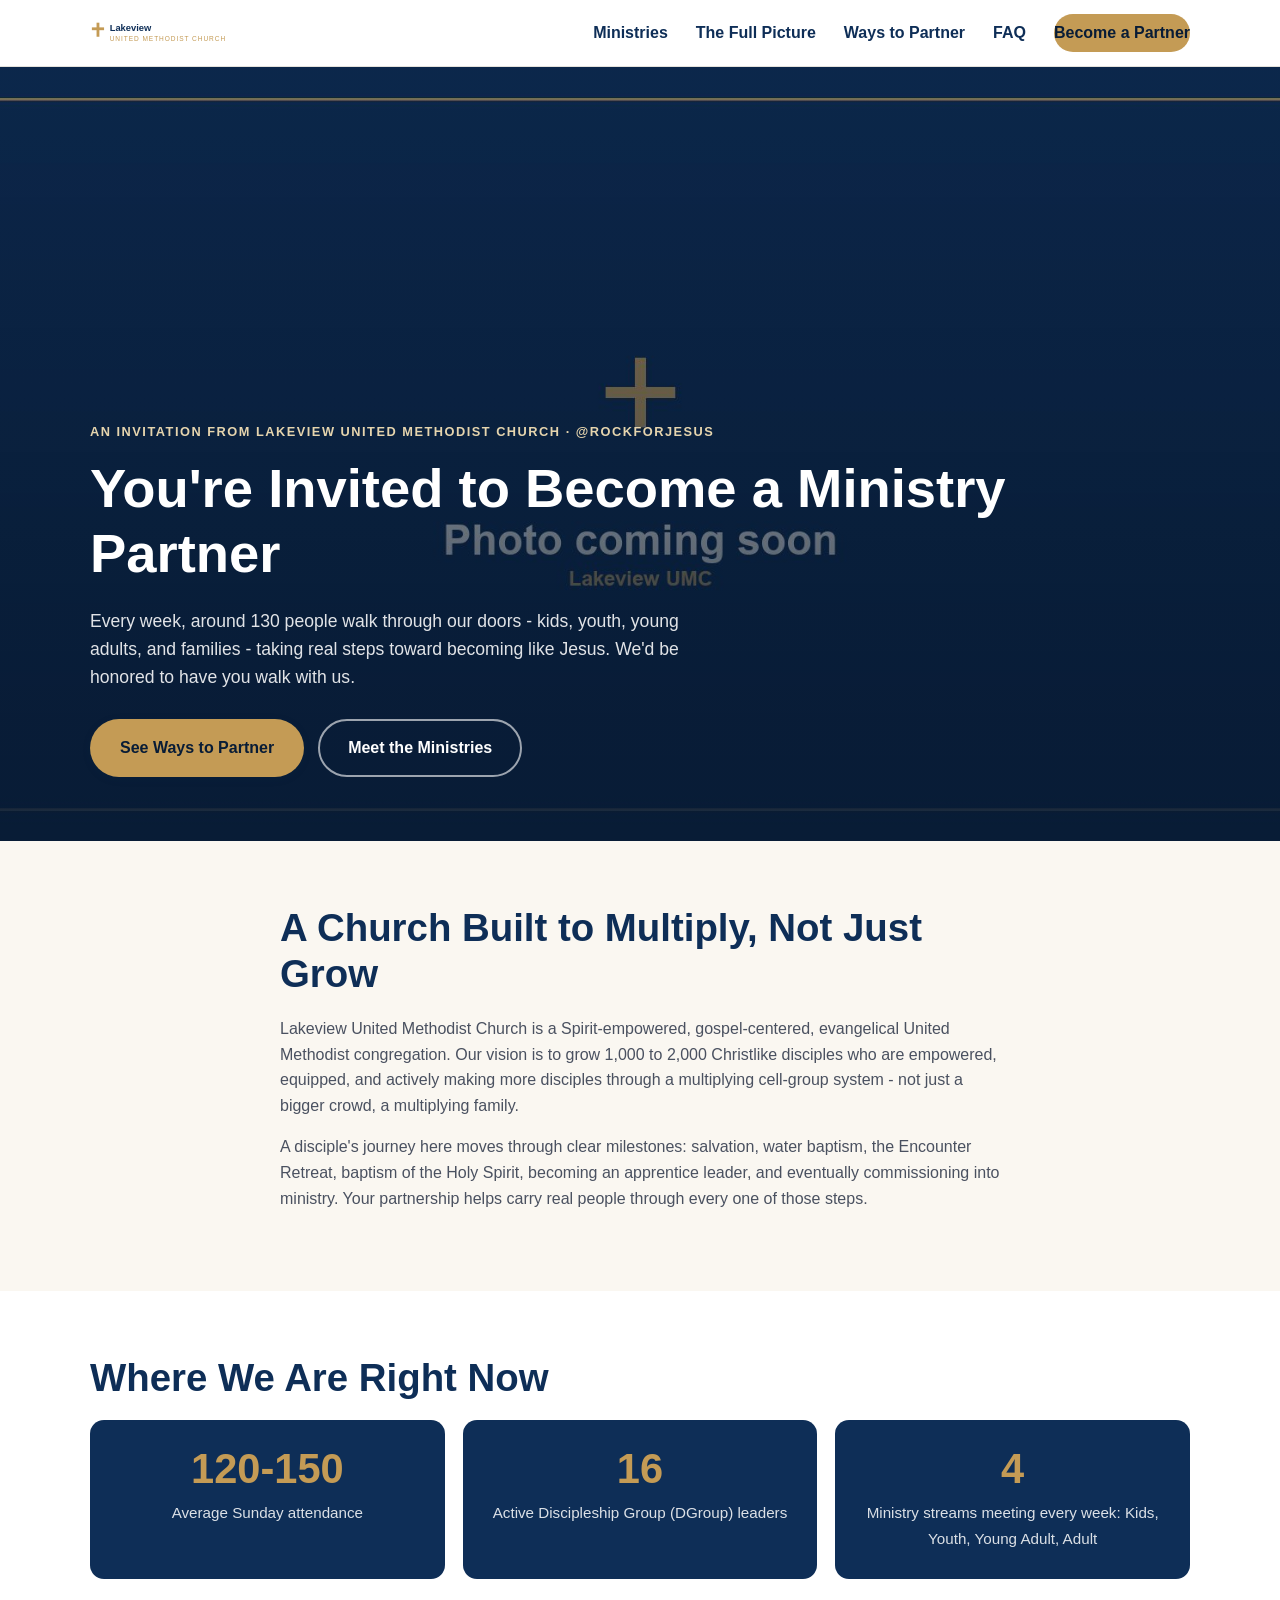
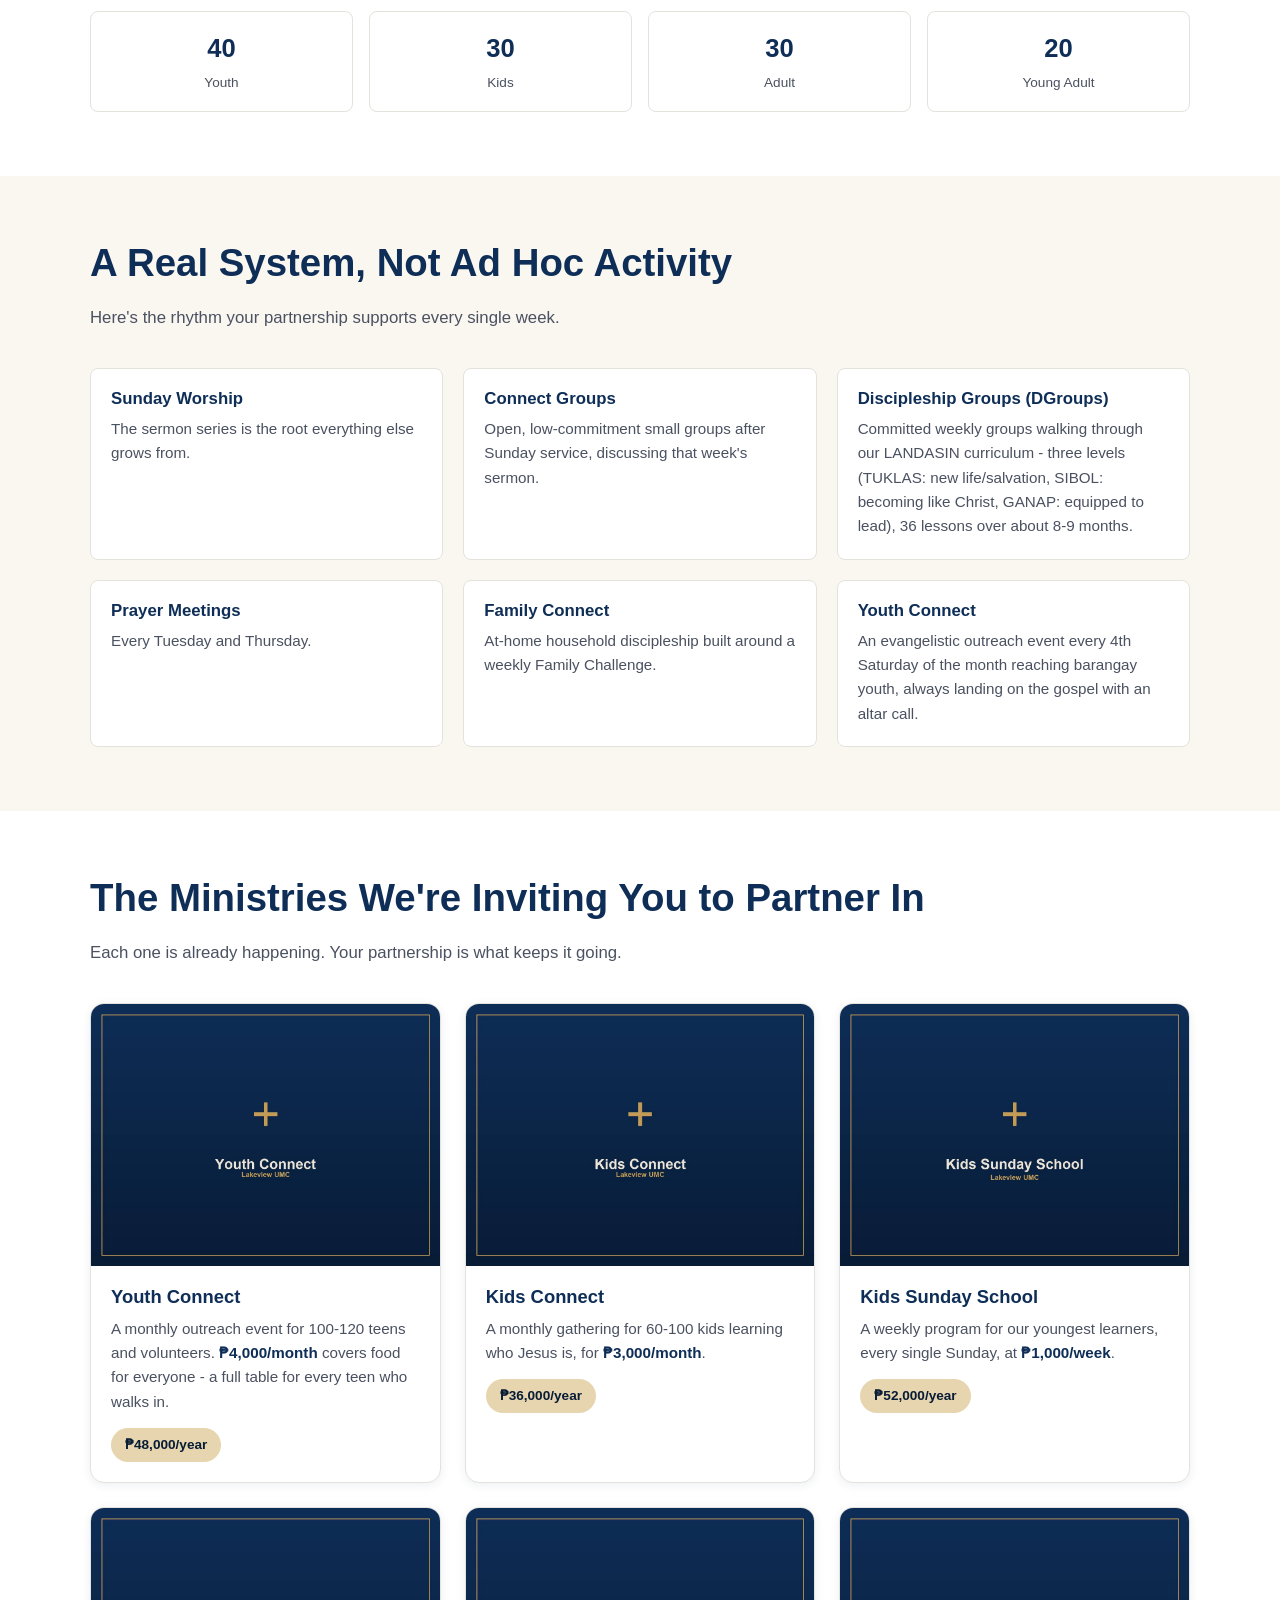
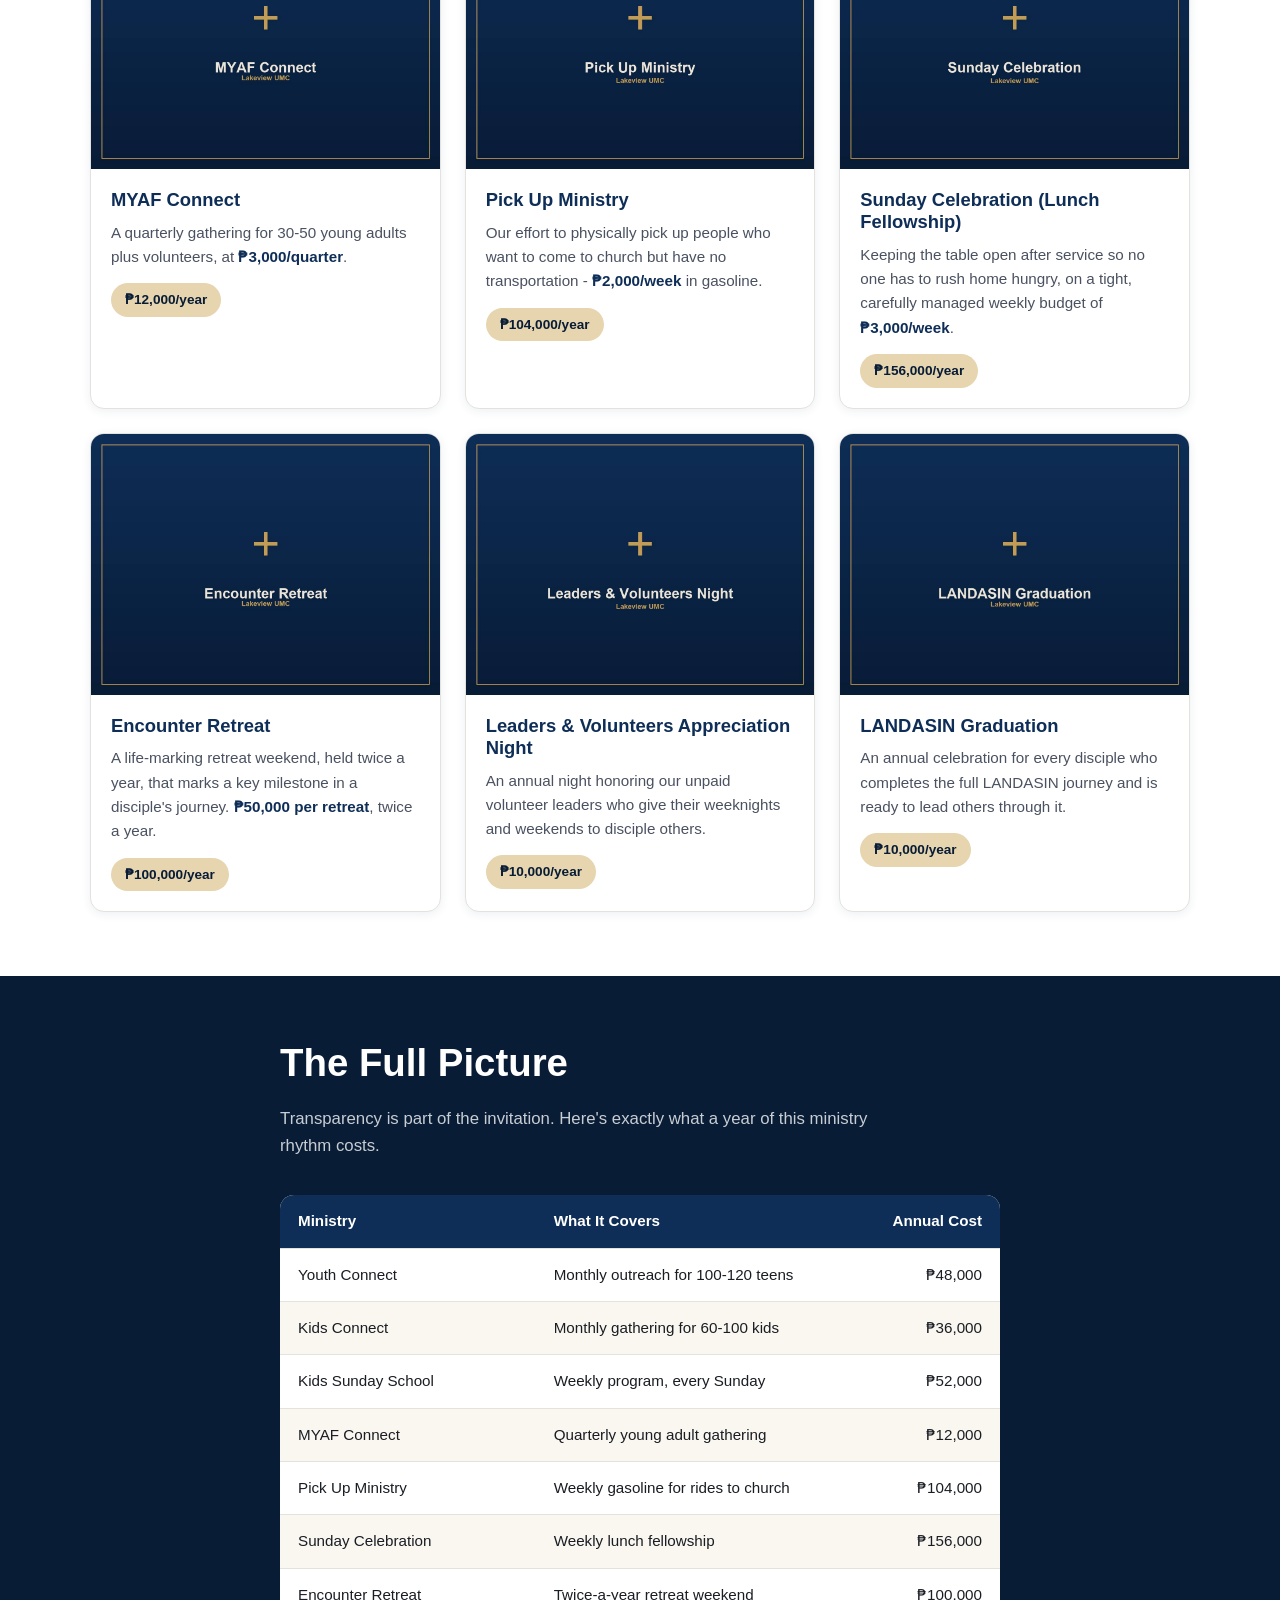
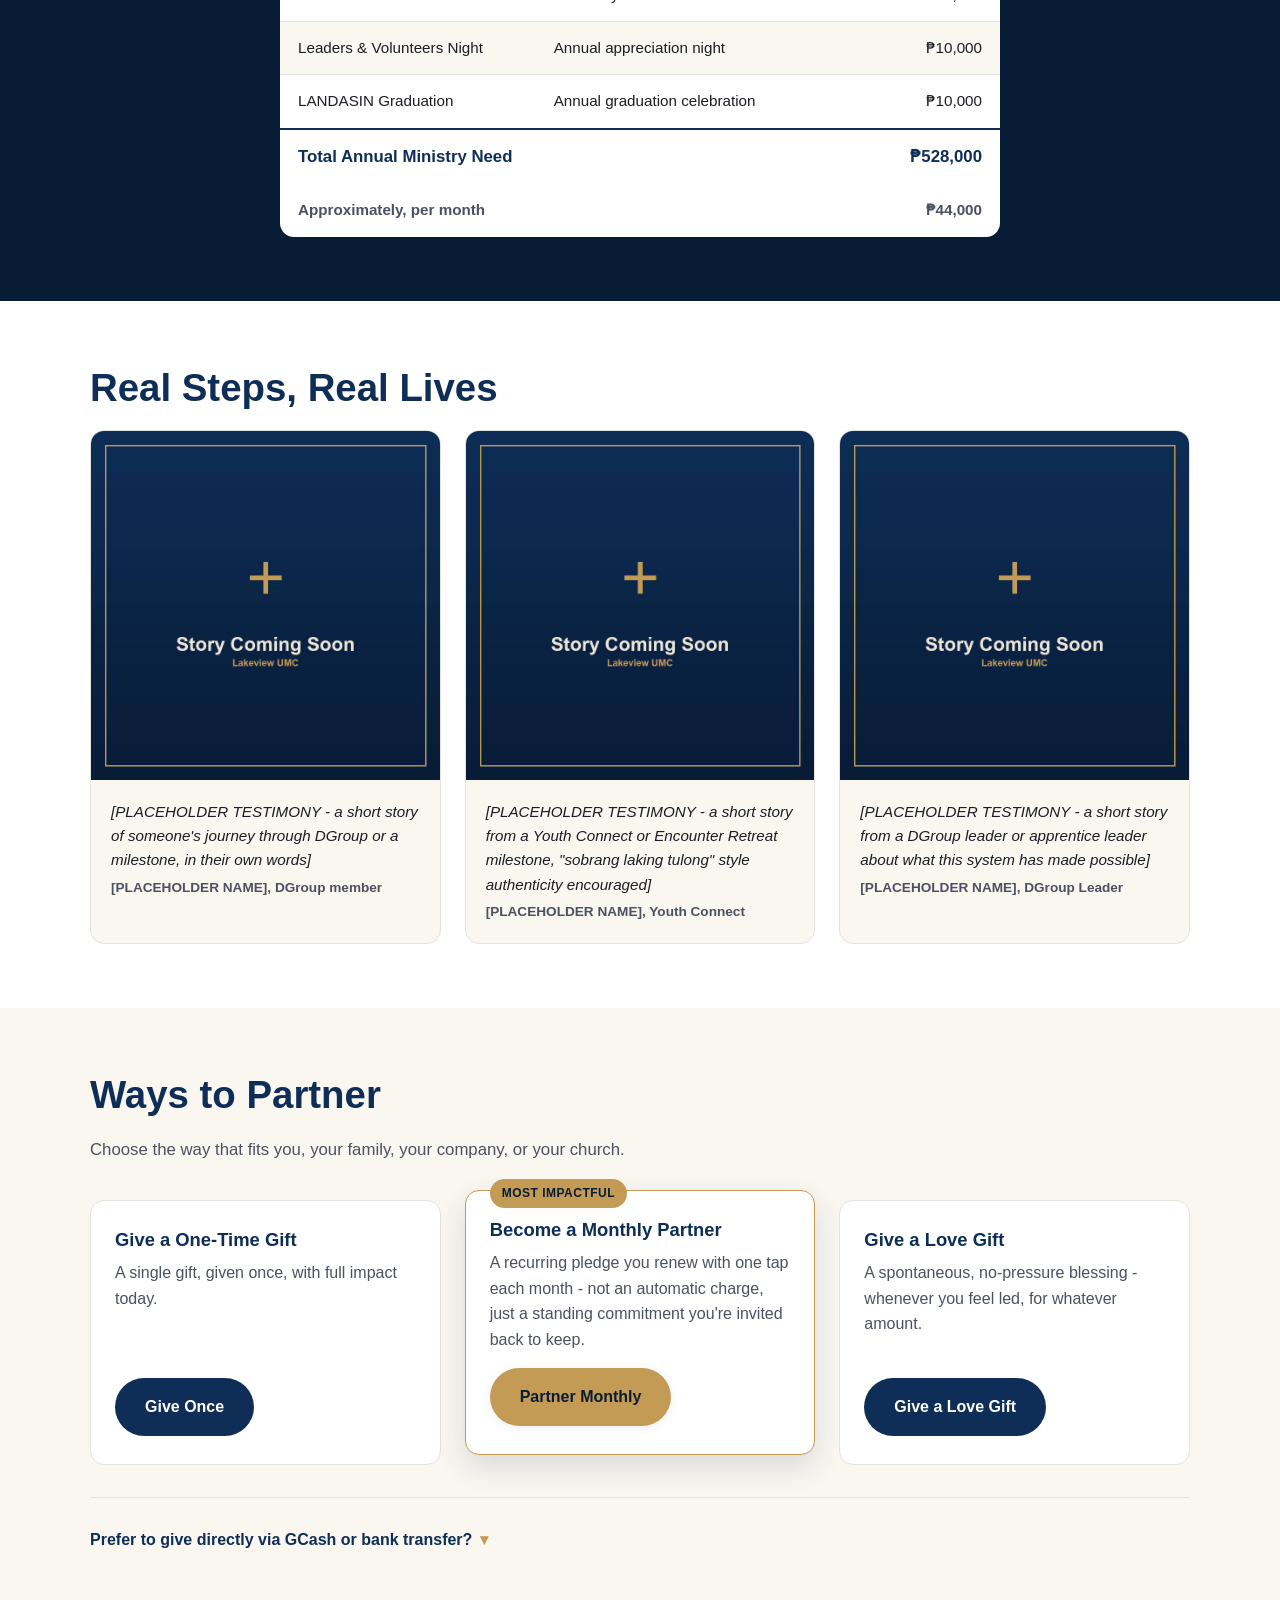
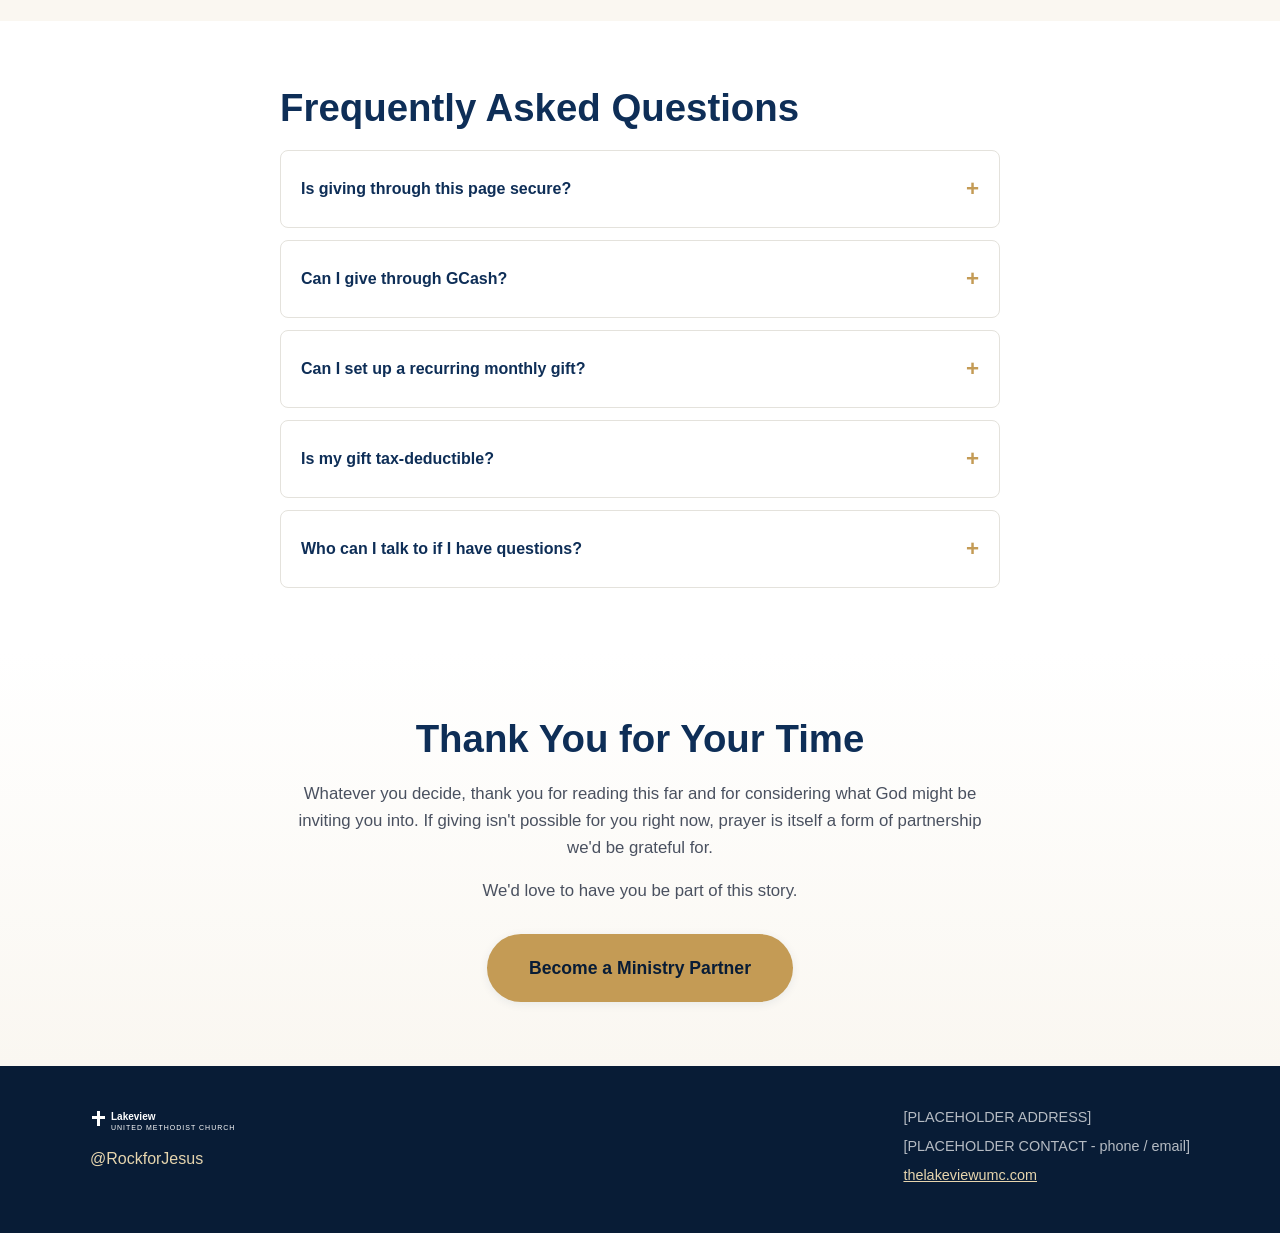
==== index.html @ cddbba31 "Build Lakeview UMC Ministry Partner landing page Static HTML/CSS/vanilla JS page inviting individual" ====
<!DOCTYPE html>
<html lang="en">
<head>
<meta charset="UTF-8">
<meta name="viewport" content="width=device-width, initial-scale=1.0">
<title>Become a Ministry Partner | Lakeview United Methodist Church</title>
<meta name="description" content="You're invited to partner with Lakeview United Methodist Church (@RockforJesus) in raising Christlike disciples. See the real ministries, real numbers, and real impact your partnership makes possible.">
<link rel="canonical" href="https://give.thelakeviewumc.com/">

<!-- Open Graph -->
<meta property="og:type" content="website">
<meta property="og:title" content="Become a Ministry Partner | Lakeview United Methodist Church">
<meta property="og:description" content="You're invited to partner with Lakeview United Methodist Church (@RockforJesus) in raising Christlike disciples.">
<meta property="og:image" content="https://give.thelakeviewumc.com/assets/images/og-image.jpg">
<meta property="og:url" content="https://give.thelakeviewumc.com/">
<meta property="og:site_name" content="Lakeview United Methodist Church">

<!-- Twitter Card -->
<meta name="twitter:card" content="summary_large_image">
<meta name="twitter:title" content="Become a Ministry Partner | Lakeview United Methodist Church">
<meta name="twitter:description" content="You're invited to partner with Lakeview United Methodist Church (@RockforJesus) in raising Christlike disciples.">
<meta name="twitter:image" content="https://give.thelakeviewumc.com/assets/images/og-image.jpg">

<link rel="icon" href="assets/logo.svg" type="image/svg+xml">
<link rel="stylesheet" href="css/styles.css">
<link rel="preload" as="image" href="assets/images/hero.jpg">
</head>
<body>

<a class="skip-link" href="#main">Skip to main content</a>

<header class="site-header" id="top">
  <div class="wrap header-inner">
    <a class="brand" href="#top">
      <img src="assets/logo.svg" alt="Lakeview United Methodist Church" width="160" height="32">
    </a>
    <button class="nav-toggle" id="navToggle" aria-expanded="false" aria-controls="primaryNav" aria-label="Toggle menu">
      <span></span><span></span><span></span>
    </button>
    <nav class="primary-nav" id="primaryNav">
      <a href="#ministries">Ministries</a>
      <a href="#budget">The Full Picture</a>
      <a href="#partner">Ways to Partner</a>
      <a href="#faq">FAQ</a>
      <a class="nav-cta" href="#partner">Become a Partner</a>
    </nav>
  </div>
</header>

<main id="main">

  <!-- HERO -->
  <section class="hero">
    <div class="hero-media">
      <img
        src="assets/images/hero.jpg"
        alt="The Lakeview United Methodist Church congregation gathered in worship"
        width="1600" height="900"
        fetchpriority="high">
    </div>
    <div class="hero-scrim"></div>
    <div class="wrap hero-content reveal">
      <p class="eyebrow">An invitation from Lakeview United Methodist Church · @RockforJesus</p>
      <h1>You're Invited to Become a Ministry Partner</h1>
      <p class="lede">Every week, around 130 people walk through our doors - kids, youth, young adults, and families - taking real steps toward becoming like Jesus. We'd be honored to have you walk with us.</p>
      <div class="hero-actions">
        <a class="btn btn-gold" href="#partner">See Ways to Partner</a>
        <a class="btn btn-ghost" href="#ministries">Meet the Ministries</a>
      </div>
    </div>
  </section>

  <!-- ABOUT / VISION -->
  <section class="section about">
    <div class="wrap narrow reveal">
      <h2>A Church Built to Multiply, Not Just Grow</h2>
      <p>Lakeview United Methodist Church is a Spirit-empowered, gospel-centered, evangelical United Methodist congregation. Our vision is to grow 1,000 to 2,000 Christlike disciples who are empowered, equipped, and actively making more disciples through a multiplying cell-group system - not just a bigger crowd, a multiplying family.</p>
      <p>A disciple's journey here moves through clear milestones: salvation, water baptism, the Encounter Retreat, baptism of the Holy Spirit, becoming an apprentice leader, and eventually commissioning into ministry. Your partnership helps carry real people through every one of those steps.</p>
    </div>
  </section>

  <!-- STATS -->
  <section class="section stats-section">
    <div class="wrap reveal">
      <h2>Where We Are Right Now</h2>
      <div class="stats-grid">
        <div class="stat-tile">
          <span class="stat-number">120-150</span>
          <span class="stat-label">Average Sunday attendance</span>
        </div>
        <div class="stat-tile">
          <span class="stat-number">16</span>
          <span class="stat-label">Active Discipleship Group (DGroup) leaders</span>
        </div>
        <div class="stat-tile">
          <span class="stat-number">4</span>
          <span class="stat-label">Ministry streams meeting every week: Kids, Youth, Young Adult, Adult</span>
        </div>
      </div>
      <div class="stats-breakdown">
        <div><strong>40</strong><span>Youth</span></div>
        <div><strong>30</strong><span>Kids</span></div>
        <div><strong>30</strong><span>Adult</span></div>
        <div><strong>20</strong><span>Young Adult</span></div>
      </div>
    </div>
  </section>

  <!-- DISCIPLESHIP SYSTEM -->
  <section class="section system-section">
    <div class="wrap reveal">
      <h2>A Real System, Not Ad Hoc Activity</h2>
      <p class="section-intro">Here's the rhythm your partnership supports every single week.</p>
      <ul class="system-list">
        <li>
          <h3>Sunday Worship</h3>
          <p>The sermon series is the root everything else grows from.</p>
        </li>
        <li>
          <h3>Connect Groups</h3>
          <p>Open, low-commitment small groups after Sunday service, discussing that week's sermon.</p>
        </li>
        <li>
          <h3>Discipleship Groups (DGroups)</h3>
          <p>Committed weekly groups walking through our LANDASIN curriculum - three levels (TUKLAS: new life/salvation, SIBOL: becoming like Christ, GANAP: equipped to lead), 36 lessons over about 8-9 months.</p>
        </li>
        <li>
          <h3>Prayer Meetings</h3>
          <p>Every Tuesday and Thursday.</p>
        </li>
        <li>
          <h3>Family Connect</h3>
          <p>At-home household discipleship built around a weekly Family Challenge.</p>
        </li>
        <li>
          <h3>Youth Connect</h3>
          <p>An evangelistic outreach event every 4th Saturday of the month reaching barangay youth, always landing on the gospel with an altar call.</p>
        </li>
      </ul>
    </div>
  </section>

  <!-- MINISTRIES GRID -->
  <section class="section ministries-section" id="ministries">
    <div class="wrap reveal">
      <h2>The Ministries We're Inviting You to Partner In</h2>
      <p class="section-intro">Each one is already happening. Your partnership is what keeps it going.</p>

      <div class="ministry-grid">

        <article class="ministry-card">
          <img src="assets/images/youth-connect.jpg" alt="Youth Connect monthly outreach gathering" width="1200" height="900" loading="lazy">
          <div class="ministry-body">
            <h3>Youth Connect</h3>
            <p>A monthly outreach event for 100-120 teens and volunteers. <strong>₱4,000/month</strong> covers food for everyone - a full table for every teen who walks in.</p>
            <span class="ministry-annual">₱48,000/year</span>
          </div>
        </article>

        <article class="ministry-card">
          <img src="assets/images/kids-connect.jpg" alt="Kids Connect monthly gathering" width="1200" height="900" loading="lazy">
          <div class="ministry-body">
            <h3>Kids Connect</h3>
            <p>A monthly gathering for 60-100 kids learning who Jesus is, for <strong>₱3,000/month</strong>.</p>
            <span class="ministry-annual">₱36,000/year</span>
          </div>
        </article>

        <article class="ministry-card">
          <img src="assets/images/kids-sunday-school.jpg" alt="Kids Sunday School weekly program" width="1200" height="900" loading="lazy">
          <div class="ministry-body">
            <h3>Kids Sunday School</h3>
            <p>A weekly program for our youngest learners, every single Sunday, at <strong>₱1,000/week</strong>.</p>
            <span class="ministry-annual">₱52,000/year</span>
          </div>
        </article>

        <article class="ministry-card">
          <img src="assets/images/myaf-connect.jpg" alt="MYAF Connect young adult gathering" width="1200" height="900" loading="lazy">
          <div class="ministry-body">
            <h3>MYAF Connect</h3>
            <p>A quarterly gathering for 30-50 young adults plus volunteers, at <strong>₱3,000/quarter</strong>.</p>
            <span class="ministry-annual">₱12,000/year</span>
          </div>
        </article>

        <article class="ministry-card">
          <img src="assets/images/pickup-ministry.jpg" alt="Pick Up Ministry vehicle bringing people to church" width="1200" height="900" loading="lazy">
          <div class="ministry-body">
            <h3>Pick Up Ministry</h3>
            <p>Our effort to physically pick up people who want to come to church but have no transportation - <strong>₱2,000/week</strong> in gasoline.</p>
            <span class="ministry-annual">₱104,000/year</span>
          </div>
        </article>

        <article class="ministry-card">
          <img src="assets/images/sunday-celebration.jpg" alt="Sunday lunch fellowship after service" width="1200" height="900" loading="lazy">
          <div class="ministry-body">
            <h3>Sunday Celebration (Lunch Fellowship)</h3>
            <p>Keeping the table open after service so no one has to rush home hungry, on a tight, carefully managed weekly budget of <strong>₱3,000/week</strong>.</p>
            <span class="ministry-annual">₱156,000/year</span>
          </div>
        </article>

        <article class="ministry-card">
          <img src="assets/images/encounter-retreat.jpg" alt="Encounter Retreat weekend" width="1200" height="900" loading="lazy">
          <div class="ministry-body">
            <h3>Encounter Retreat</h3>
            <p>A life-marking retreat weekend, held twice a year, that marks a key milestone in a disciple's journey. <strong>₱50,000 per retreat</strong>, twice a year.</p>
            <span class="ministry-annual">₱100,000/year</span>
          </div>
        </article>

        <article class="ministry-card">
          <img src="assets/images/leaders-night.jpg" alt="Leaders and Volunteers Appreciation Night" width="1200" height="900" loading="lazy">
          <div class="ministry-body">
            <h3>Leaders &amp; Volunteers Appreciation Night</h3>
            <p>An annual night honoring our unpaid volunteer leaders who give their weeknights and weekends to disciple others.</p>
            <span class="ministry-annual">₱10,000/year</span>
          </div>
        </article>

        <article class="ministry-card">
          <img src="assets/images/landasin-graduation.jpg" alt="LANDASIN Graduation celebration" width="1200" height="900" loading="lazy">
          <div class="ministry-body">
            <h3>LANDASIN Graduation</h3>
            <p>An annual celebration for every disciple who completes the full LANDASIN journey and is ready to lead others through it.</p>
            <span class="ministry-annual">₱10,000/year</span>
          </div>
        </article>

      </div>
    </div>
  </section>

  <!-- THE FULL PICTURE / BUDGET -->
  <section class="section budget-section" id="budget">
    <div class="wrap narrow reveal">
      <h2>The Full Picture</h2>
      <p class="section-intro">Transparency is part of the invitation. Here's exactly what a year of this ministry rhythm costs.</p>

      <div class="table-scroll">
        <table class="budget-table">
          <caption class="sr-only">Annual ministry budget breakdown</caption>
          <thead>
            <tr>
              <th scope="col">Ministry</th>
              <th scope="col">What It Covers</th>
              <th scope="col">Annual Cost</th>
            </tr>
          </thead>
          <tbody>
            <tr><td data-label="Ministry">Youth Connect</td><td data-label="What It Covers">Monthly outreach for 100-120 teens</td><td data-label="Annual Cost">₱48,000</td></tr>
            <tr><td data-label="Ministry">Kids Connect</td><td data-label="What It Covers">Monthly gathering for 60-100 kids</td><td data-label="Annual Cost">₱36,000</td></tr>
            <tr><td data-label="Ministry">Kids Sunday School</td><td data-label="What It Covers">Weekly program, every Sunday</td><td data-label="Annual Cost">₱52,000</td></tr>
            <tr><td data-label="Ministry">MYAF Connect</td><td data-label="What It Covers">Quarterly young adult gathering</td><td data-label="Annual Cost">₱12,000</td></tr>
            <tr><td data-label="Ministry">Pick Up Ministry</td><td data-label="What It Covers">Weekly gasoline for rides to church</td><td data-label="Annual Cost">₱104,000</td></tr>
            <tr><td data-label="Ministry">Sunday Celebration</td><td data-label="What It Covers">Weekly lunch fellowship</td><td data-label="Annual Cost">₱156,000</td></tr>
            <tr><td data-label="Ministry">Encounter Retreat</td><td data-label="What It Covers">Twice-a-year retreat weekend</td><td data-label="Annual Cost">₱100,000</td></tr>
            <tr><td data-label="Ministry">Leaders &amp; Volunteers Night</td><td data-label="What It Covers">Annual appreciation night</td><td data-label="Annual Cost">₱10,000</td></tr>
            <tr><td data-label="Ministry">LANDASIN Graduation</td><td data-label="What It Covers">Annual graduation celebration</td><td data-label="Annual Cost">₱10,000</td></tr>
          </tbody>
          <tfoot>
            <tr class="total-row">
              <td colspan="2">Total Annual Ministry Need</td>
              <td>₱528,000</td>
            </tr>
            <tr class="total-row-sub">
              <td colspan="2">Approximately, per month</td>
              <td>₱44,000</td>
            </tr>
          </tfoot>
        </table>
      </div>
    </div>
  </section>

  <!-- STORIES / TESTIMONIALS -->
  <section class="section stories-section">
    <div class="wrap reveal">
      <h2>Real Steps, Real Lives</h2>
      <div class="stories-grid">
        <figure class="story-card">
          <img src="assets/images/story-1.jpg" alt="" width="800" height="800" loading="lazy">
          <blockquote>[PLACEHOLDER TESTIMONY - a short story of someone's journey through DGroup or a milestone, in their own words]</blockquote>
          <figcaption>[PLACEHOLDER NAME], DGroup member</figcaption>
        </figure>
        <figure class="story-card">
          <img src="assets/images/story-2.jpg" alt="" width="800" height="800" loading="lazy">
          <blockquote>[PLACEHOLDER TESTIMONY - a short story from a Youth Connect or Encounter Retreat milestone, "sobrang laking tulong" style authenticity encouraged]</blockquote>
          <figcaption>[PLACEHOLDER NAME], Youth Connect</figcaption>
        </figure>
        <figure class="story-card">
          <img src="assets/images/story-3.jpg" alt="" width="800" height="800" loading="lazy">
          <blockquote>[PLACEHOLDER TESTIMONY - a short story from a DGroup leader or apprentice leader about what this system has made possible]</blockquote>
          <figcaption>[PLACEHOLDER NAME], DGroup Leader</figcaption>
        </figure>
      </div>
    </div>
  </section>

  <!-- WAYS TO PARTNER -->
  <section class="section partner-section" id="partner">
    <div class="wrap reveal">
      <h2>Ways to Partner</h2>
      <p class="section-intro">Choose the way that fits you, your family, your company, or your church.</p>

      <div class="partner-grid">
        <div class="partner-card">
          <h3>Give a One-Time Gift</h3>
          <p>A single gift, given once, with full impact today.</p>
          <a class="btn btn-navy partner-link" data-link-key="onetime" href="#" target="_blank" rel="noopener">Give Once</a>
        </div>
        <div class="partner-card partner-card-featured">
          <span class="partner-badge">Most Impactful</span>
          <h3>Become a Monthly Partner</h3>
          <p>A recurring pledge you renew with one tap each month - not an automatic charge, just a standing commitment you're invited back to keep.</p>
          <a class="btn btn-gold partner-link" data-link-key="monthly" href="#" target="_blank" rel="noopener">Partner Monthly</a>
        </div>
        <div class="partner-card">
          <h3>Give a Love Gift</h3>
          <p>A spontaneous, no-pressure blessing - whenever you feel led, for whatever amount.</p>
          <a class="btn btn-navy partner-link" data-link-key="lovegift" href="#" target="_blank" rel="noopener">Give a Love Gift</a>
        </div>
      </div>

      <div class="direct-giving">
        <button class="direct-giving-toggle" id="directGivingToggle" aria-expanded="false" aria-controls="directGivingPanel">
          Prefer to give directly via GCash or bank transfer? <span class="chevron" aria-hidden="true">&#9662;</span>
        </button>
        <div class="direct-giving-panel" id="directGivingPanel" hidden>
          <div class="direct-giving-grid">
            <div>
              <h4>GCash</h4>
              <p>Name: <strong>[FILL IN]</strong></p>
              <p>GCash Number: <strong>[FILL IN]</strong></p>
            </div>
            <div>
              <h4>Bank Transfer</h4>
              <p>Bank: <strong>[FILL IN]</strong></p>
              <p>Account Name: <strong>[FILL IN]</strong></p>
              <p>Account Number: <strong>[FILL IN]</strong></p>
            </div>
          </div>
          <p class="direct-giving-note">After sending, a quick message to us helps us thank you properly and keep clean records - see contact info in the footer.</p>
        </div>
      </div>
    </div>
  </section>

  <!-- FAQ -->
  <section class="section faq-section" id="faq">
    <div class="wrap narrow reveal">
      <h2>Frequently Asked Questions</h2>

      <div class="faq-list">
        <details class="faq-item">
          <summary>Is giving through this page secure?</summary>
          <p>Yes. Giving is powered by PayMongo, a payment gateway regulated by the Bangko Sentral ng Pilipinas and certified PCI-DSS Level 1, the highest standard for handling payment data.</p>
        </details>
        <details class="faq-item">
          <summary>Can I give through GCash?</summary>
          <p>Yes. One-time gifts and Love Gifts can both be given via GCash through PayMongo.</p>
        </details>
        <details class="faq-item">
          <summary>Can I set up a recurring monthly gift?</summary>
          <p>You can set up a monthly giving rhythm as a pledge - one tap each month to renew it - rather than an automatic recurring charge. We'll let you know here if automatic monthly billing becomes available in the future.</p>
        </details>
        <details class="faq-item">
          <summary>Is my gift tax-deductible?</summary>
          <p>[PLACEHOLDER - pending confirmation of the church's SEC/BIR non-profit registration status. We'll update this answer once that's confirmed.]</p>
        </details>
        <details class="faq-item">
          <summary>Who can I talk to if I have questions?</summary>
          <p>[PLACEHOLDER - Jayvee's contact info, Discipleship Head]</p>
        </details>
      </div>
    </div>
  </section>

  <!-- CLOSING -->
  <section class="section closing-section">
    <div class="wrap narrow reveal">
      <h2>Thank You for Your Time</h2>
      <p>Whatever you decide, thank you for reading this far and for considering what God might be inviting you into. If giving isn't possible for you right now, prayer is itself a form of partnership we'd be grateful for.</p>
      <p>We'd love to have you be part of this story.</p>
      <a class="btn btn-gold btn-large" href="#partner">Become a Ministry Partner</a>
    </div>
  </section>

</main>

<footer class="site-footer">
  <div class="wrap footer-inner">
    <div class="footer-brand">
      <img src="assets/logo.svg" alt="Lakeview United Methodist Church" width="160" height="32">
      <p>@RockforJesus</p>
    </div>
    <div class="footer-info">
      <p>[PLACEHOLDER ADDRESS]</p>
      <p>[PLACEHOLDER CONTACT - phone / email]</p>
      <p><a href="https://thelakeviewumc.com">thelakeviewumc.com</a></p>
    </div>
  </div>
</footer>

<script src="js/main.js" defer></script>
</body>
</html>
---- css/styles.css ----
/* ==========================================================================
   Lakeview UMC - Ministry Partner Page
   Hand-written CSS, mobile-first, no framework dependency.
   ========================================================================== */

:root {
  --navy: #0E2E57;
  --navy-deep: #081C36;
  --navy-soft: #1B4075;
  --gold: #C49B55;
  --gold-light: #E6D5AE;
  --cream: #FAF7F1;
  --ink: #1A1D23;
  --ink-soft: #4A5160;
  --border: #E4E2DC;
  --white: #FFFFFF;

  --max-width: 1140px;
  --max-width-narrow: 760px;
  --radius: 14px;
  --radius-sm: 8px;

  --shadow-sm: 0 2px 10px rgba(14, 46, 87, 0.08);
  --shadow-md: 0 12px 30px rgba(14, 46, 87, 0.14);

  --font-base: -apple-system, BlinkMacSystemFont, "Segoe UI", Roboto, Helvetica, Arial, sans-serif;
}

*, *::before, *::after { box-sizing: border-box; }

html {
  scroll-behavior: smooth;
}

@media (prefers-reduced-motion: reduce) {
  html { scroll-behavior: auto; }
  * { animation-duration: 0.01ms !important; animation-iteration-count: 1 !important; transition-duration: 0.01ms !important; }
}

body {
  margin: 0;
  font-family: var(--font-base);
  color: var(--ink);
  background: var(--white);
  font-size: 16px;
  line-height: 1.6;
  -webkit-font-smoothing: antialiased;
}

img {
  max-width: 100%;
  display: block;
  height: auto;
}

a {
  color: inherit;
}

h1, h2, h3, h4 {
  font-weight: 700;
  line-height: 1.2;
  margin: 0 0 0.5em;
  color: var(--navy);
}

h1 { font-size: clamp(2rem, 5vw + 1rem, 3.4rem); }
h2 { font-size: clamp(1.6rem, 3vw + 1rem, 2.4rem); }
h3 { font-size: 1.15rem; }

p { margin: 0 0 1em; color: var(--ink-soft); }

.wrap {
  max-width: var(--max-width);
  margin: 0 auto;
  padding: 0 20px;
}

.narrow {
  max-width: var(--max-width-narrow);
}

.sr-only {
  position: absolute;
  width: 1px; height: 1px;
  padding: 0; margin: -1px;
  overflow: hidden;
  clip: rect(0,0,0,0);
  white-space: nowrap; border: 0;
}

.skip-link {
  position: absolute;
  left: -9999px;
  top: 0;
  background: var(--navy);
  color: var(--white);
  padding: 12px 20px;
  z-index: 1000;
  border-radius: 0 0 8px 0;
}
.skip-link:focus {
  left: 0;
}

/* Focus visibility */
a:focus-visible,
button:focus-visible,
summary:focus-visible,
details:focus-visible {
  outline: 3px solid var(--gold);
  outline-offset: 2px;
}

/* ==========================================================================
   Buttons
   ========================================================================== */

.btn {
  display: inline-block;
  padding: 14px 28px;
  border-radius: 999px;
  font-weight: 700;
  text-decoration: none;
  text-align: center;
  border: 2px solid transparent;
  transition: transform 0.15s ease, box-shadow 0.15s ease, background 0.15s ease;
  cursor: pointer;
  font-size: 1rem;
}
.btn:hover { transform: translateY(-1px); }

.btn-gold {
  background: var(--gold);
  color: var(--navy-deep);
  box-shadow: var(--shadow-sm);
}
.btn-gold:hover { background: #d4ab63; box-shadow: var(--shadow-md); }

.btn-navy {
  background: var(--navy);
  color: var(--white);
}
.btn-navy:hover { background: var(--navy-soft); }

.btn-ghost {
  background: transparent;
  color: var(--white);
  border-color: rgba(255,255,255,0.6);
}
.btn-ghost:hover { background: rgba(255,255,255,0.12); }

.btn-large {
  padding: 18px 40px;
  font-size: 1.1rem;
}

/* ==========================================================================
   Header / Nav
   ========================================================================== */

.site-header {
  position: sticky;
  top: 0;
  z-index: 100;
  background: var(--white);
  border-bottom: 1px solid var(--border);
}

.header-inner {
  display: flex;
  align-items: center;
  justify-content: space-between;
  padding-top: 14px;
  padding-bottom: 14px;
  position: relative;
}

.brand img { width: 150px; height: auto; }

.nav-toggle {
  background: none;
  border: none;
  width: 40px;
  height: 36px;
  display: flex;
  flex-direction: column;
  justify-content: center;
  gap: 5px;
  cursor: pointer;
  padding: 0;
}
.nav-toggle span {
  display: block;
  height: 2px;
  background: var(--navy);
  border-radius: 2px;
}

.primary-nav {
  display: none;
  flex-direction: column;
  gap: 4px;
  position: absolute;
  top: 100%;
  left: 0;
  right: 0;
  background: var(--white);
  border-bottom: 1px solid var(--border);
  padding: 10px 20px 20px;
}
.primary-nav.is-open { display: flex; }

.primary-nav a {
  text-decoration: none;
  color: var(--navy);
  font-weight: 600;
  padding: 10px 4px;
  border-bottom: 1px solid var(--border);
}
.primary-nav a:last-of-type { border-bottom: none; }

.nav-cta {
  margin-top: 8px;
  background: var(--gold);
  color: var(--navy-deep) !important;
  border-radius: 999px;
  text-align: center;
  border-bottom: none !important;
}

@media (min-width: 860px) {
  .nav-toggle { display: none; }
  .primary-nav {
    display: flex;
    flex-direction: row;
    align-items: center;
    position: static;
    border: none;
    padding: 0;
    gap: 28px;
    background: transparent;
  }
  .primary-nav a {
    border-bottom: none;
    padding: 6px 0;
  }
  .nav-cta {
    margin-top: 0;
    padding: 10px 22px;
  }
}

/* ==========================================================================
   Hero
   ========================================================================== */

.hero {
  position: relative;
  min-height: 86vh;
  display: flex;
  align-items: flex-end;
  overflow: hidden;
  background: var(--navy-deep);
}

.hero-media {
  position: absolute;
  inset: 0;
}
.hero-media img {
  width: 100%;
  height: 100%;
  object-fit: cover;
}

.hero-scrim {
  position: absolute;
  inset: 0;
  background: linear-gradient(180deg, rgba(8,28,54,0.35) 0%, rgba(8,28,54,0.55) 55%, rgba(8,28,54,0.92) 100%);
}

.hero-content {
  position: relative;
  color: var(--white);
  padding-top: 90px;
  padding-bottom: 64px;
}

.eyebrow {
  text-transform: uppercase;
  letter-spacing: 1.5px;
  font-size: 0.8rem;
  font-weight: 700;
  color: var(--gold-light);
  margin-bottom: 14px;
}

.hero h1 { color: var(--white); margin-bottom: 20px; }

.hero .lede {
  color: rgba(255,255,255,0.88);
  font-size: 1.1rem;
  max-width: 640px;
  margin-bottom: 28px;
}

.hero-actions {
  display: flex;
  flex-wrap: wrap;
  gap: 14px;
}

/* ==========================================================================
   Sections (generic)
   ========================================================================== */

.section {
  padding: 64px 0;
}

.section-intro {
  font-size: 1.05rem;
  max-width: 620px;
  margin-bottom: 36px;
}

.about {
  background: var(--cream);
}

/* ==========================================================================
   Stats
   ========================================================================== */

.stats-grid {
  display: grid;
  gap: 18px;
  grid-template-columns: 1fr;
  margin-bottom: 32px;
}

@media (min-width: 720px) {
  .stats-grid { grid-template-columns: repeat(3, 1fr); }
}

.stat-tile {
  background: var(--navy);
  color: var(--white);
  border-radius: var(--radius);
  padding: 28px 24px;
  text-align: center;
}

.stat-number {
  display: block;
  font-size: 2.6rem;
  font-weight: 800;
  color: var(--gold);
  line-height: 1;
  margin-bottom: 10px;
}

.stat-label {
  font-size: 0.95rem;
  color: rgba(255,255,255,0.85);
}

.stats-breakdown {
  display: grid;
  grid-template-columns: repeat(2, 1fr);
  gap: 16px;
  text-align: center;
}
@media (min-width: 720px) {
  .stats-breakdown { grid-template-columns: repeat(4, 1fr); }
}
.stats-breakdown div {
  padding: 16px;
  border: 1px solid var(--border);
  border-radius: var(--radius-sm);
}
.stats-breakdown strong {
  display: block;
  font-size: 1.6rem;
  color: var(--navy);
}
.stats-breakdown span {
  font-size: 0.85rem;
  color: var(--ink-soft);
}

/* ==========================================================================
   Discipleship system list
   ========================================================================== */

.system-section {
  background: var(--cream);
}

.system-list {
  list-style: none;
  margin: 0;
  padding: 0;
  display: grid;
  gap: 20px;
  grid-template-columns: 1fr;
}

@media (min-width: 720px) {
  .system-list { grid-template-columns: repeat(2, 1fr); }
}
@media (min-width: 1020px) {
  .system-list { grid-template-columns: repeat(3, 1fr); }
}

.system-list li {
  background: var(--white);
  border: 1px solid var(--border);
  border-radius: var(--radius-sm);
  padding: 20px;
}
.system-list h3 { margin-bottom: 8px; font-size: 1.05rem; }
.system-list p { margin: 0; font-size: 0.95rem; }

/* ==========================================================================
   Ministry grid
   ========================================================================== */

.ministry-grid {
  display: grid;
  gap: 24px;
  grid-template-columns: 1fr;
}

@media (min-width: 640px) {
  .ministry-grid { grid-template-columns: repeat(2, 1fr); }
}
@media (min-width: 1020px) {
  .ministry-grid { grid-template-columns: repeat(3, 1fr); }
}

.ministry-card {
  border: 1px solid var(--border);
  border-radius: var(--radius);
  overflow: hidden;
  background: var(--white);
  box-shadow: var(--shadow-sm);
  transition: box-shadow 0.2s ease, transform 0.2s ease;
}
.ministry-card:hover {
  box-shadow: var(--shadow-md);
  transform: translateY(-2px);
}

.ministry-card img {
  aspect-ratio: 4 / 3;
  object-fit: cover;
  width: 100%;
}

.ministry-body {
  padding: 20px;
}
.ministry-body p {
  font-size: 0.95rem;
  margin-bottom: 14px;
}
.ministry-body strong { color: var(--navy); }

.ministry-annual {
  display: inline-block;
  background: var(--gold-light);
  color: var(--navy-deep);
  font-weight: 700;
  font-size: 0.85rem;
  padding: 6px 14px;
  border-radius: 999px;
}

/* ==========================================================================
   Budget table
   ========================================================================== */

.budget-section {
  background: var(--navy-deep);
}
.budget-section h2,
.budget-section .section-intro {
  color: var(--white);
}
.budget-section .section-intro { color: rgba(255,255,255,0.78); }

.table-scroll {
  overflow-x: auto;
  border-radius: var(--radius);
  background: var(--white);
}

.budget-table {
  width: 100%;
  border-collapse: collapse;
  min-width: 480px;
}

.budget-table th,
.budget-table td {
  text-align: left;
  padding: 14px 18px;
  border-bottom: 1px solid var(--border);
  font-size: 0.95rem;
}

.budget-table thead th {
  background: var(--navy);
  color: var(--white);
  font-weight: 700;
}

.budget-table tbody tr:nth-child(even) {
  background: var(--cream);
}

.budget-table td:last-child,
.budget-table th:last-child {
  text-align: right;
  font-variant-numeric: tabular-nums;
}

.total-row td {
  font-weight: 800;
  color: var(--navy);
  border-top: 2px solid var(--navy);
  border-bottom: none;
  font-size: 1.05rem;
}
.total-row-sub td {
  color: var(--ink-soft);
  font-weight: 600;
  border-bottom: none;
}

/* ==========================================================================
   Stories
   ========================================================================== */

.stories-grid {
  display: grid;
  gap: 24px;
  grid-template-columns: 1fr;
}
@media (min-width: 720px) {
  .stories-grid { grid-template-columns: repeat(3, 1fr); }
}

.story-card {
  margin: 0;
  background: var(--cream);
  border-radius: var(--radius);
  overflow: hidden;
  border: 1px solid var(--border);
}
.story-card img {
  aspect-ratio: 1 / 1;
  object-fit: cover;
  width: 100%;
}
.story-card blockquote {
  margin: 0;
  padding: 20px 20px 4px;
  font-style: italic;
  color: var(--ink);
  font-size: 0.95rem;
}
.story-card figcaption {
  padding: 0 20px 20px;
  font-size: 0.85rem;
  color: var(--ink-soft);
  font-weight: 600;
}

/* ==========================================================================
   Ways to Partner
   ========================================================================== */

.partner-section {
  background: var(--cream);
}

.partner-grid {
  display: grid;
  gap: 24px;
  grid-template-columns: 1fr;
  margin-bottom: 32px;
}
@media (min-width: 860px) {
  .partner-grid { grid-template-columns: repeat(3, 1fr); align-items: stretch; }
}

.partner-card {
  background: var(--white);
  border: 1px solid var(--border);
  border-radius: var(--radius);
  padding: 28px 24px;
  display: flex;
  flex-direction: column;
  position: relative;
}
.partner-card p { flex-grow: 1; }

.partner-card-featured {
  border-color: var(--gold);
  box-shadow: var(--shadow-md);
}
@media (min-width: 860px) {
  .partner-card-featured { transform: translateY(-10px); }
}

.partner-badge {
  position: absolute;
  top: -12px;
  left: 24px;
  background: var(--gold);
  color: var(--navy-deep);
  font-size: 0.75rem;
  font-weight: 800;
  text-transform: uppercase;
  letter-spacing: 0.5px;
  padding: 5px 12px;
  border-radius: 999px;
}

.partner-link {
  margin-top: auto;
  align-self: flex-start;
}

.direct-giving {
  border-top: 1px solid var(--border);
  padding-top: 24px;
}

.direct-giving-toggle {
  background: none;
  border: none;
  font-size: 1rem;
  font-weight: 700;
  color: var(--navy);
  cursor: pointer;
  padding: 8px 0;
  display: flex;
  align-items: center;
  gap: 8px;
}
.direct-giving-toggle .chevron {
  transition: transform 0.2s ease;
  color: var(--gold);
}
.direct-giving-toggle[aria-expanded="true"] .chevron {
  transform: rotate(180deg);
}

.direct-giving-panel {
  margin-top: 16px;
  background: var(--white);
  border: 1px solid var(--border);
  border-radius: var(--radius-sm);
  padding: 22px;
}

.direct-giving-grid {
  display: grid;
  gap: 20px;
  grid-template-columns: 1fr;
  margin-bottom: 14px;
}
@media (min-width: 640px) {
  .direct-giving-grid { grid-template-columns: repeat(2, 1fr); }
}
.direct-giving-grid h4 {
  margin: 0 0 8px;
  color: var(--navy);
  font-size: 1rem;
}
.direct-giving-grid p { margin: 0 0 4px; font-size: 0.95rem; }

.direct-giving-note {
  font-size: 0.85rem;
  color: var(--ink-soft);
  margin: 0;
}

/* ==========================================================================
   FAQ
   ========================================================================== */

.faq-list {
  display: flex;
  flex-direction: column;
  gap: 12px;
}

.faq-item {
  border: 1px solid var(--border);
  border-radius: var(--radius-sm);
  padding: 4px 20px;
  background: var(--white);
}

.faq-item summary {
  cursor: pointer;
  font-weight: 700;
  color: var(--navy);
  padding: 16px 0;
  list-style: none;
  display: flex;
  justify-content: space-between;
  align-items: center;
  gap: 16px;
}
.faq-item summary::-webkit-details-marker { display: none; }
.faq-item summary::after {
  content: "+";
  font-size: 1.4rem;
  color: var(--gold);
  flex-shrink: 0;
}
.faq-item[open] summary::after {
  content: "\2212";
}

.faq-item p {
  margin: 0 0 18px;
  font-size: 0.95rem;
}

/* ==========================================================================
   Closing
   ========================================================================== */

.closing-section {
  text-align: center;
  background: linear-gradient(180deg, var(--white) 0%, var(--cream) 100%);
}
.closing-section p {
  font-size: 1.05rem;
}
.closing-section .btn {
  margin-top: 12px;
}

/* ==========================================================================
   Footer
   ========================================================================== */

.site-footer {
  background: var(--navy-deep);
  color: rgba(255,255,255,0.75);
  padding: 40px 0;
}

.footer-inner {
  display: flex;
  flex-direction: column;
  gap: 20px;
}
@media (min-width: 640px) {
  .footer-inner { flex-direction: row; justify-content: space-between; align-items: flex-start; }
}

.footer-brand img { filter: brightness(0) invert(1); margin-bottom: 8px; }
.footer-brand p { color: var(--gold-light); margin: 0; }

.footer-info p { margin: 0 0 6px; font-size: 0.9rem; color: rgba(255,255,255,0.7); }
.footer-info a {
  color: var(--gold-light);
  text-decoration: underline;
}

/* ==========================================================================
   Scroll reveal
   ========================================================================== */

.reveal {
  opacity: 1;
  transform: none;
}

.js-enabled .reveal {
  opacity: 0;
  transform: translateY(16px);
  transition: opacity 0.6s ease, transform 0.6s ease;
}

.js-enabled .reveal.is-visible {
  opacity: 1;
  transform: none;
}
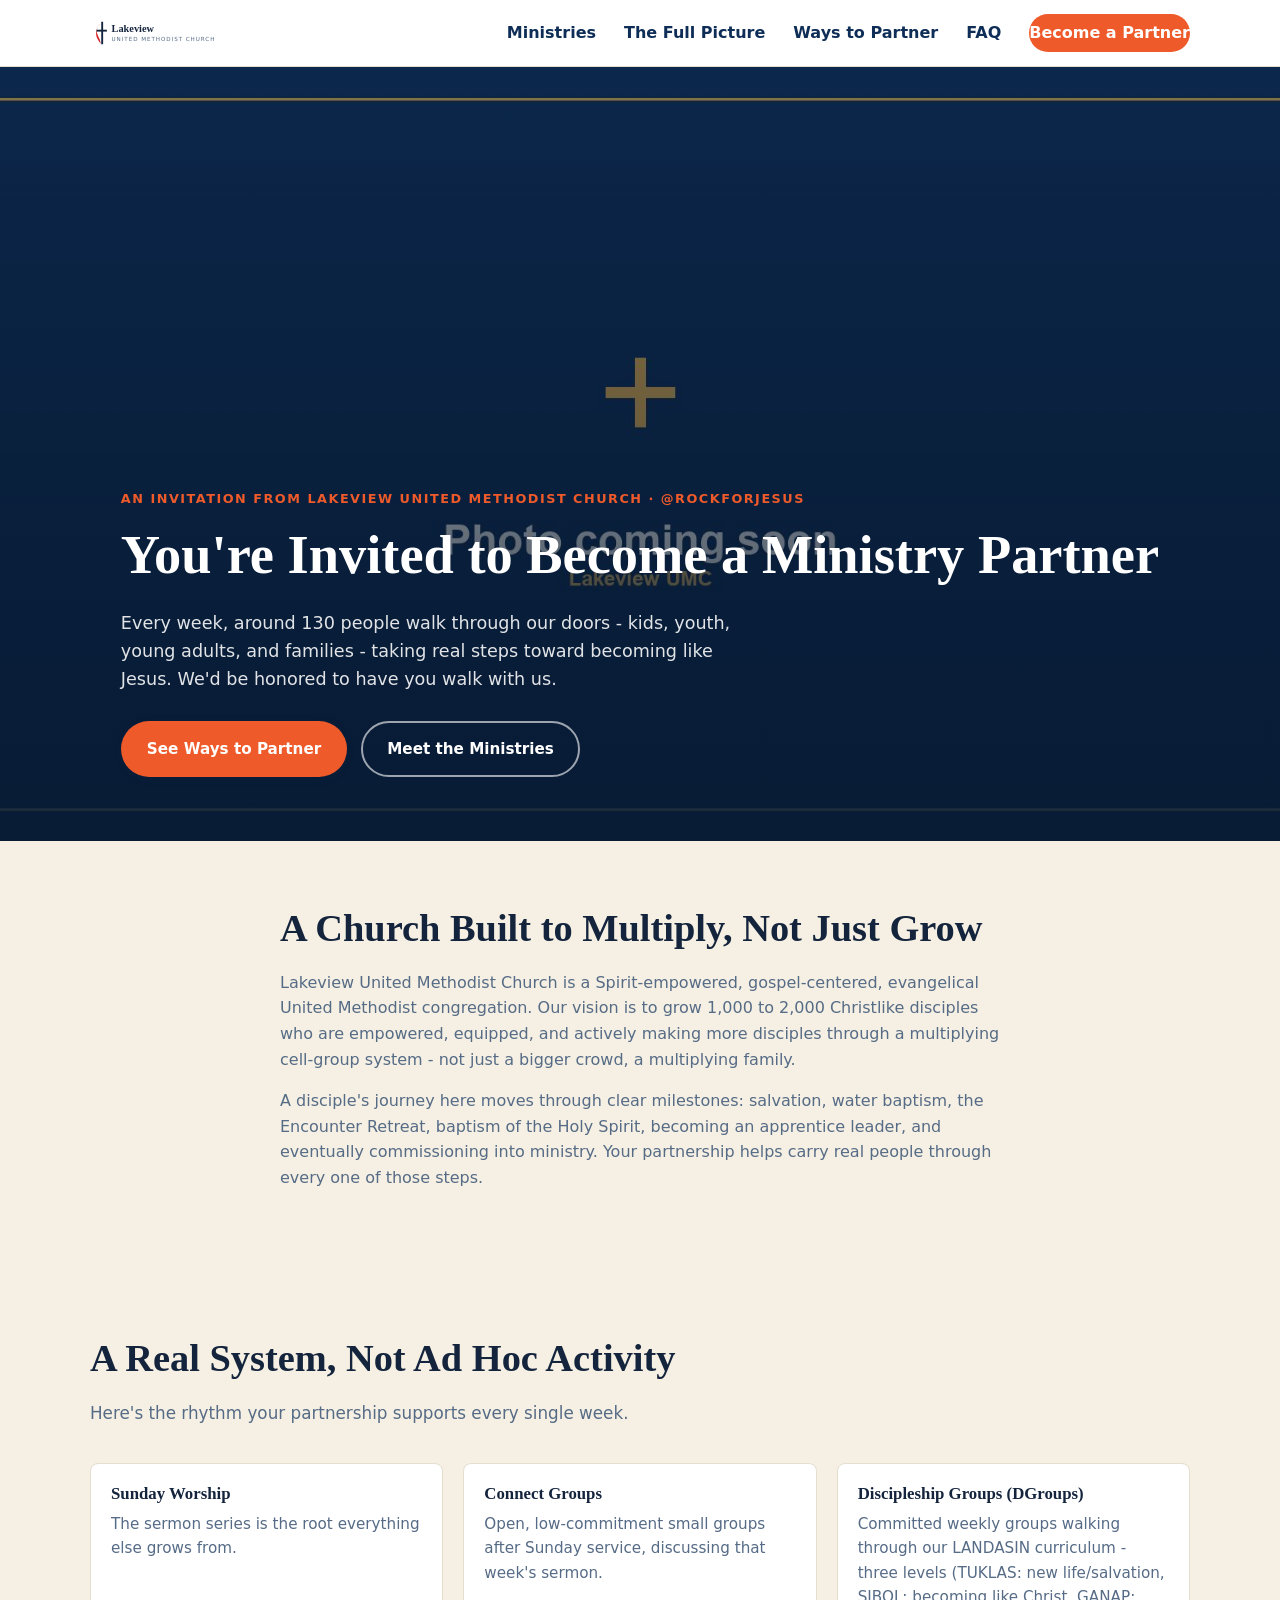
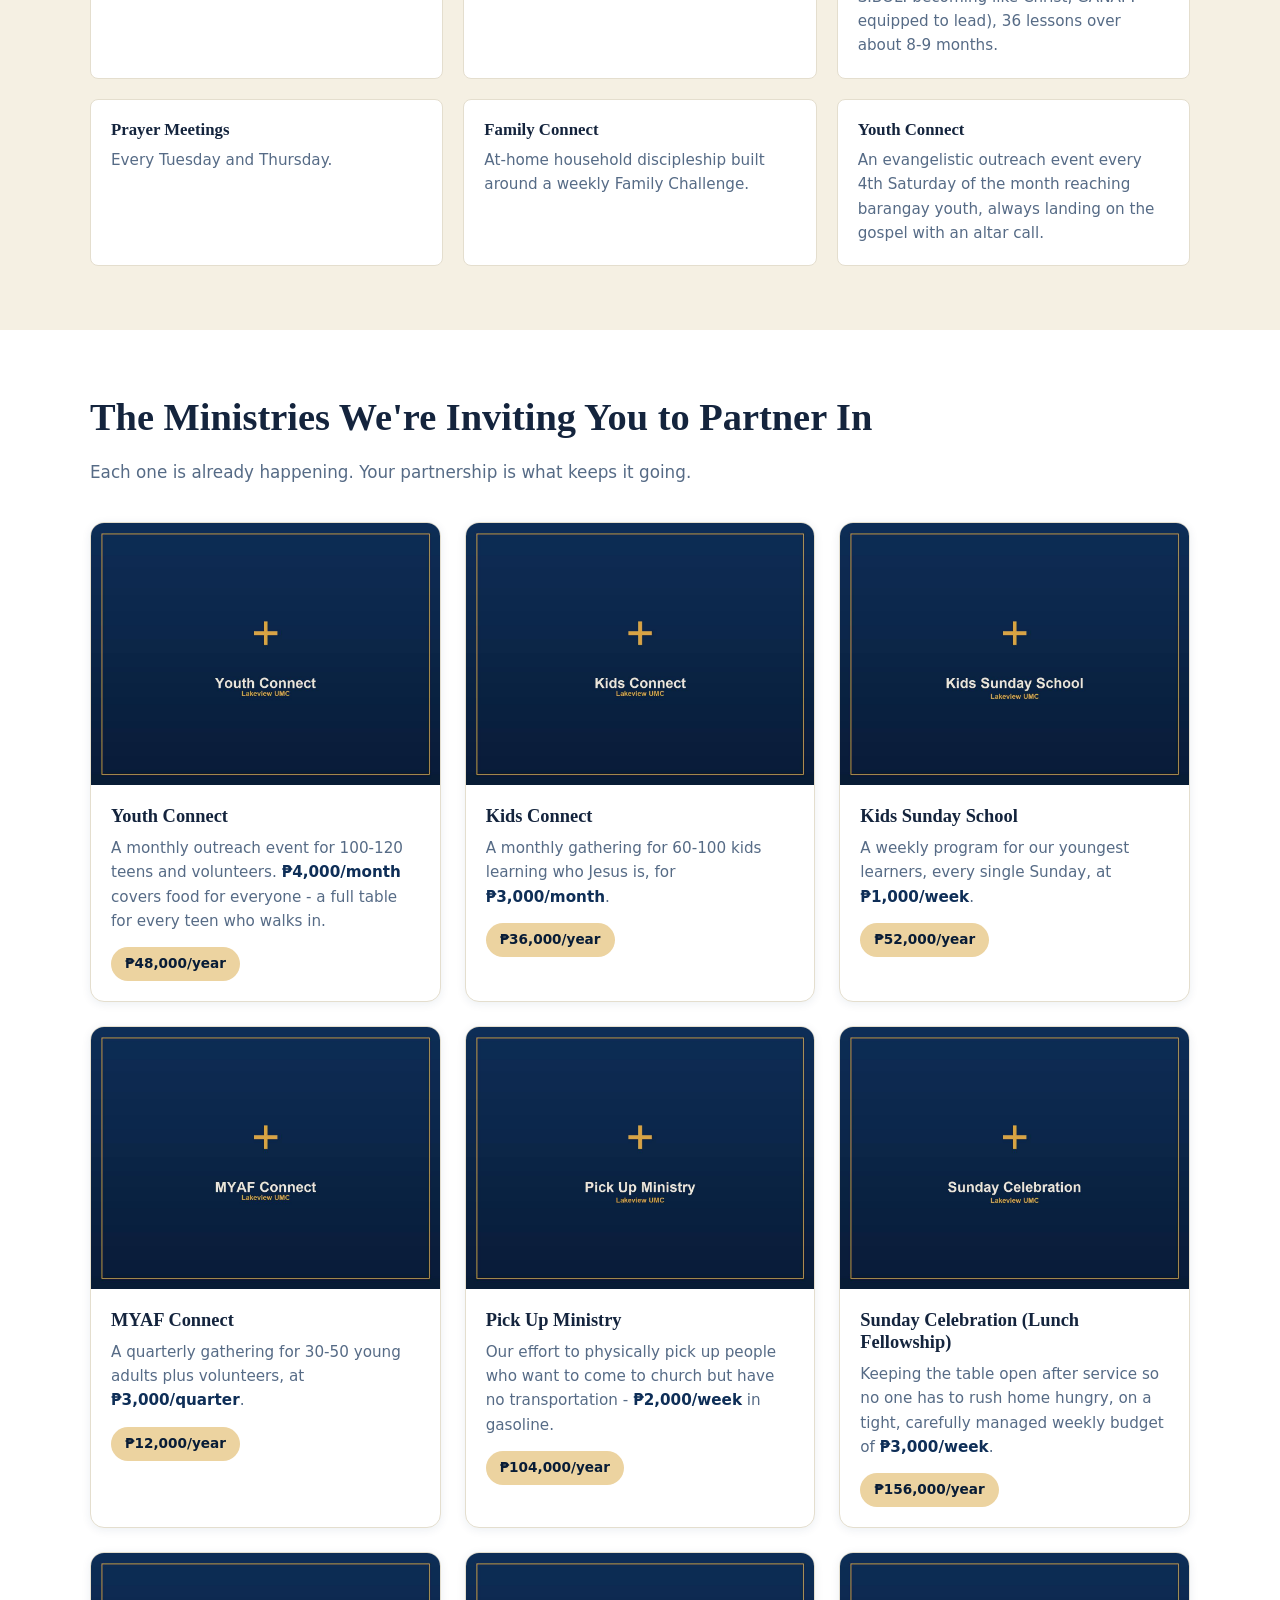
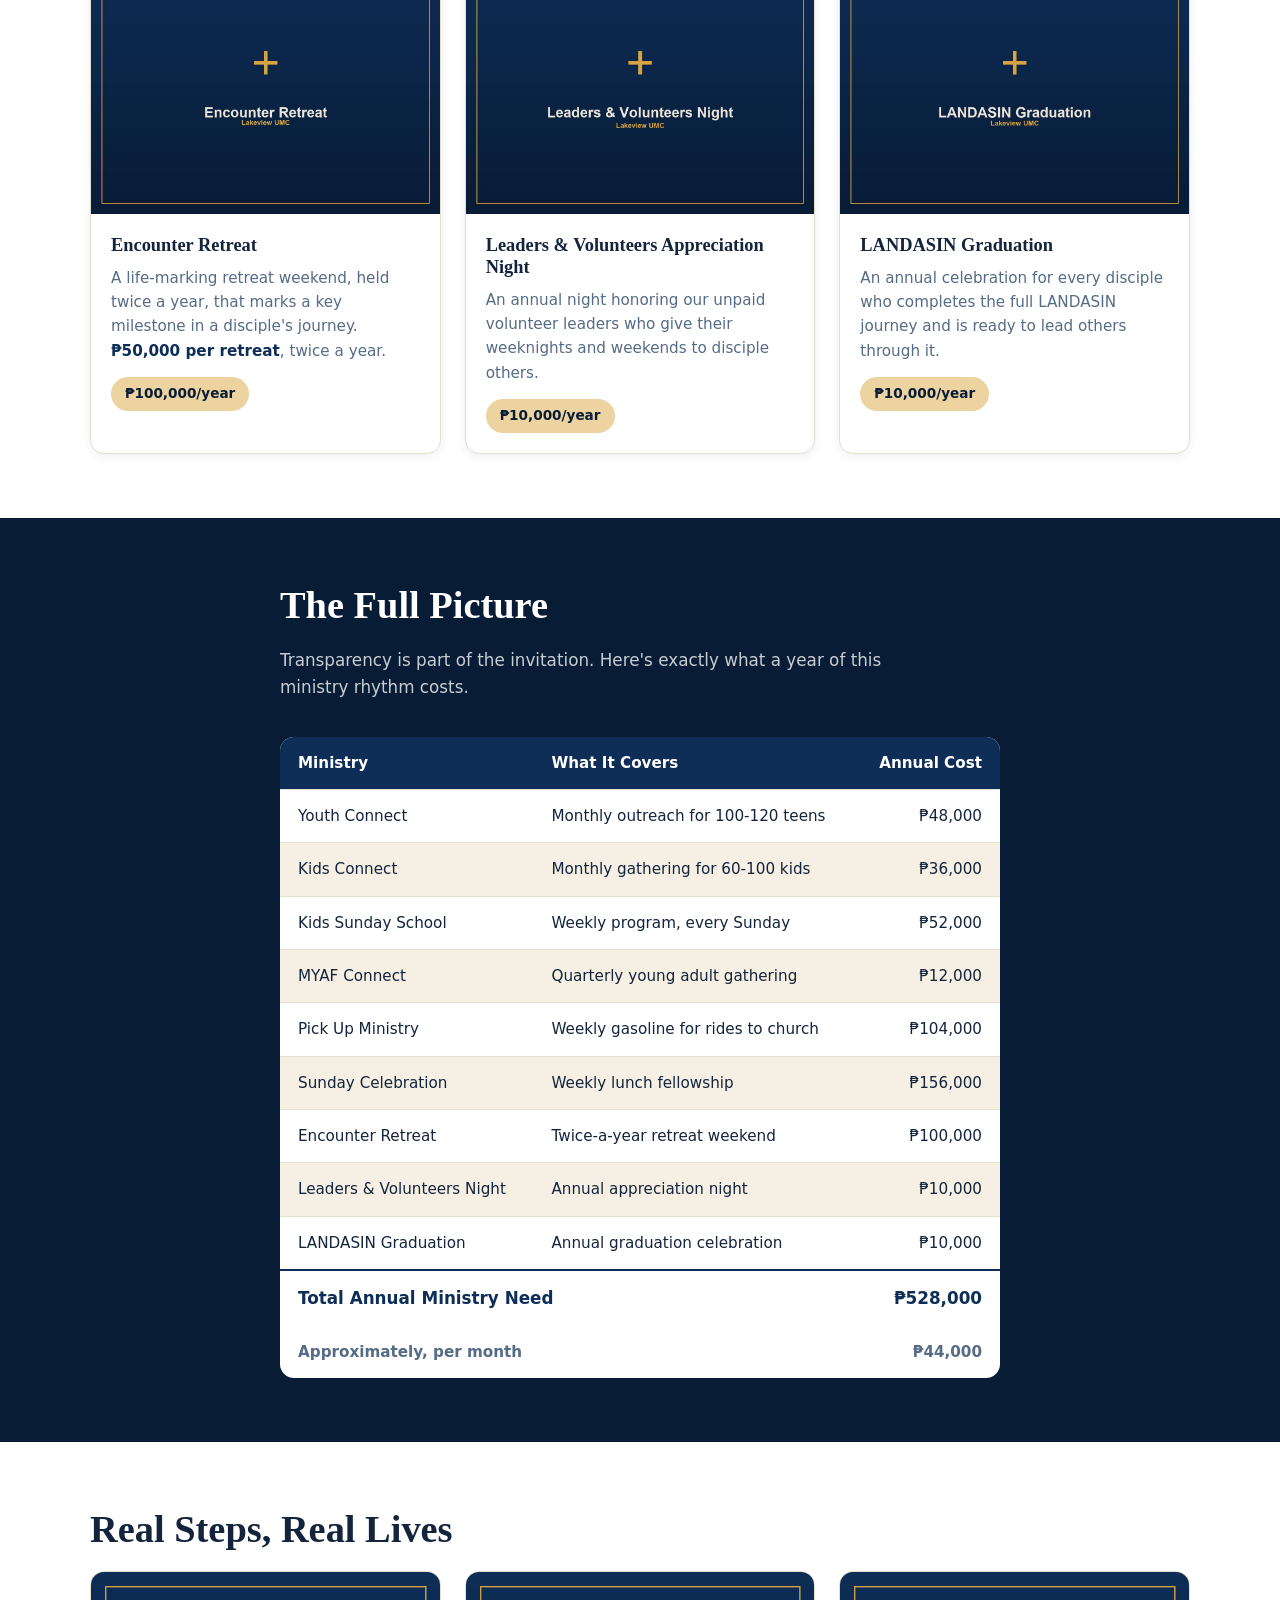
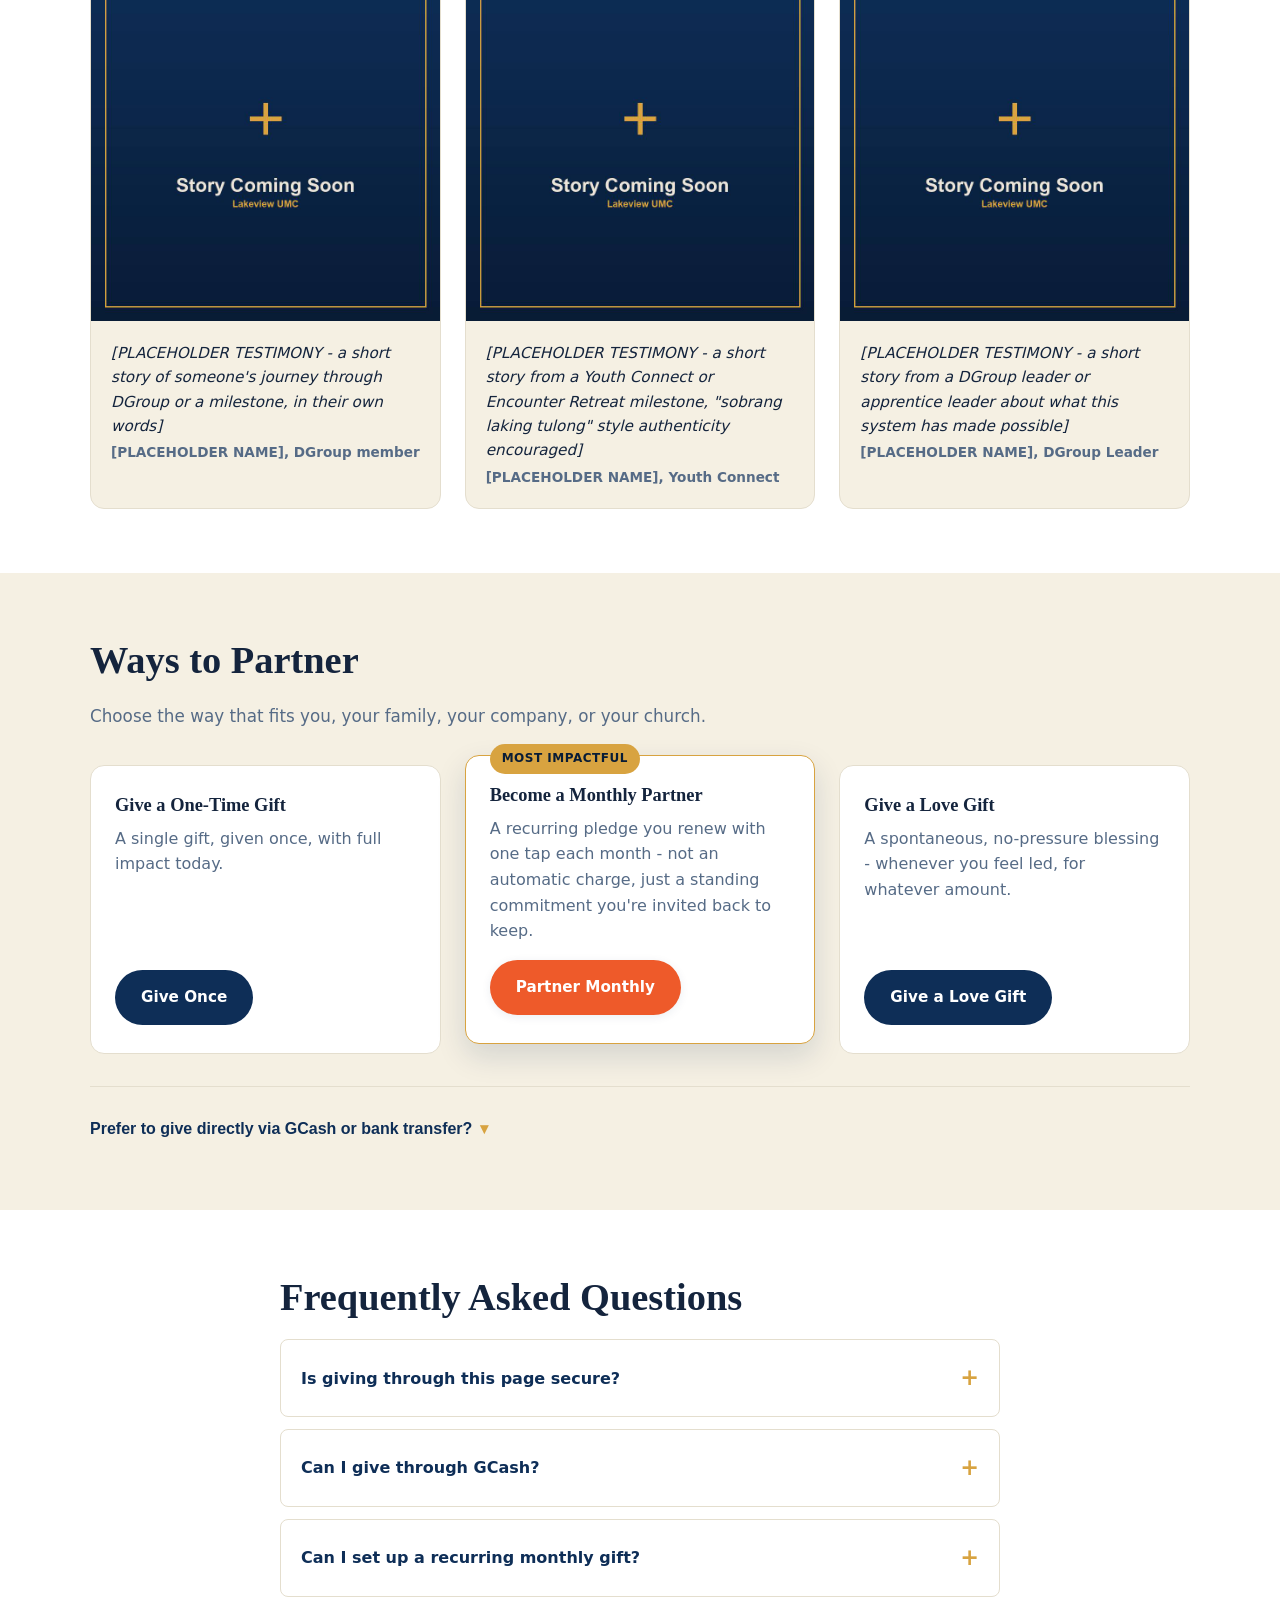
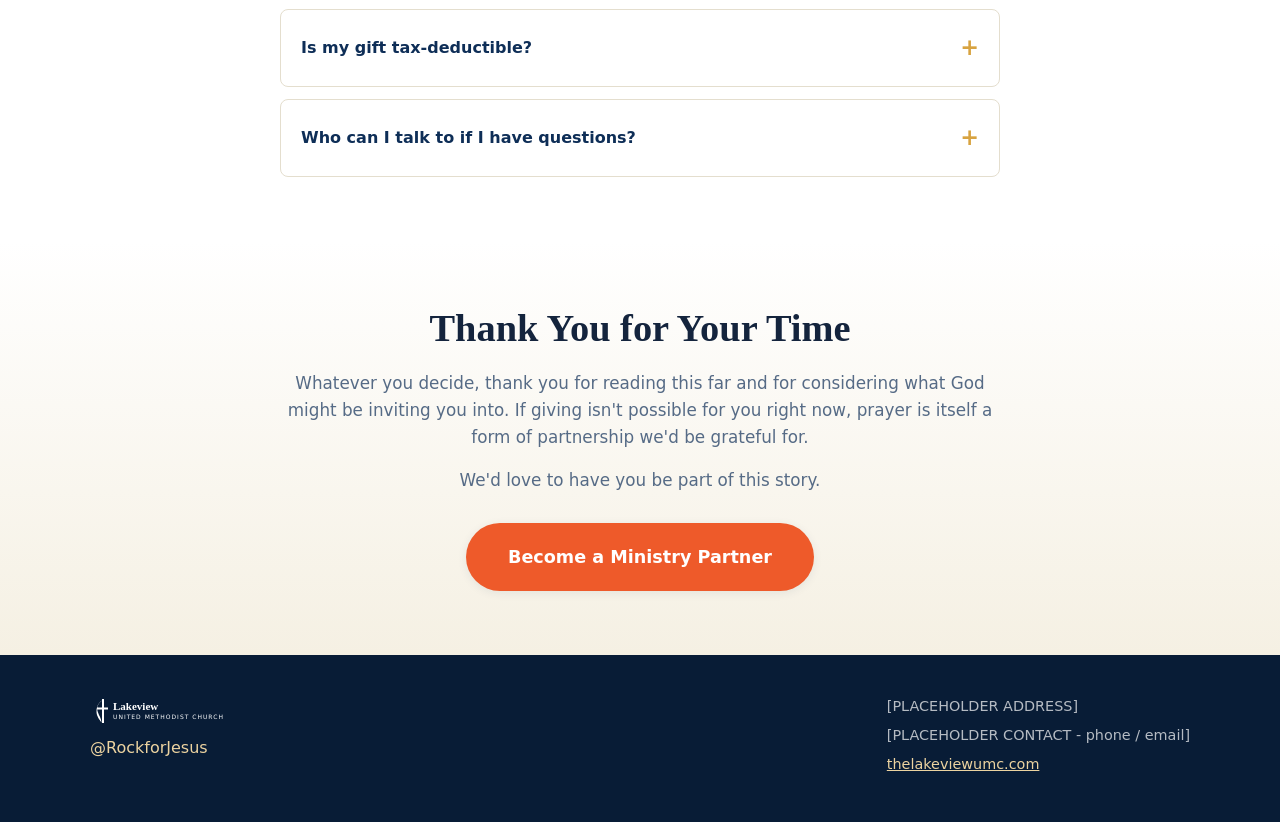
==== commit 64a2a020: "Remove the Where We Are Right Now stats section Letting the ministry photos carry that message inste" ====
--- a/index.html
+++ b/index.html
@@ -76,33 +76,6 @@
       <h2>A Church Built to Multiply, Not Just Grow</h2>
       <p>Lakeview United Methodist Church is a Spirit-empowered, gospel-centered, evangelical United Methodist congregation. Our vision is to grow 1,000 to 2,000 Christlike disciples who are empowered, equipped, and actively making more disciples through a multiplying cell-group system - not just a bigger crowd, a multiplying family.</p>
       <p>A disciple's journey here moves through clear milestones: salvation, water baptism, the Encounter Retreat, baptism of the Holy Spirit, becoming an apprentice leader, and eventually commissioning into ministry. Your partnership helps carry real people through every one of those steps.</p>
-    </div>
-  </section>
-
-  <!-- STATS -->
-  <section class="section stats-section">
-    <div class="wrap reveal">
-      <h2>Where We Are Right Now</h2>
-      <div class="stats-grid">
-        <div class="stat-tile">
-          <span class="stat-number">120-150</span>
-          <span class="stat-label">Average Sunday attendance</span>
-        </div>
-        <div class="stat-tile">
-          <span class="stat-number">16</span>
-          <span class="stat-label">Active Discipleship Group (DGroup) leaders</span>
-        </div>
-        <div class="stat-tile">
-          <span class="stat-number">4</span>
-          <span class="stat-label">Ministry streams meeting every week: Kids, Youth, Young Adult, Adult</span>
-        </div>
-      </div>
-      <div class="stats-breakdown">
-        <div><strong>40</strong><span>Youth</span></div>
-        <div><strong>30</strong><span>Kids</span></div>
-        <div><strong>30</strong><span>Adult</span></div>
-        <div><strong>20</strong><span>Young Adult</span></div>
-      </div>
     </div>
   </section>
 
--- a/css/styles.css
+++ b/css/styles.css
@@ -4,15 +4,19 @@
    ========================================================================== */
 
 :root {
+  /* Matched to the live thelakeviewumc.com design tokens (--lake-900, --gold,
+     --flame, --paper, --ink, --muted, --line, --serif, --sans) so this page
+     reads as the same brand, not a lookalike. */
   --navy: #0E2E57;
   --navy-deep: #081C36;
-  --navy-soft: #1B4075;
-  --gold: #C49B55;
-  --gold-light: #E6D5AE;
-  --cream: #FAF7F1;
-  --ink: #1A1D23;
-  --ink-soft: #4A5160;
-  --border: #E4E2DC;
+  --navy-soft: #16467F;
+  --flame: #EE5A2A;
+  --gold: #D8A340;
+  --gold-light: #ECD3A0;
+  --cream: #F5F0E3;
+  --ink: #14243D;
+  --ink-soft: #566B86;
+  --border: #E4DECE;
   --white: #FFFFFF;
 
   --max-width: 1140px;
@@ -23,7 +27,8 @@
   --shadow-sm: 0 2px 10px rgba(14, 46, 87, 0.08);
   --shadow-md: 0 12px 30px rgba(14, 46, 87, 0.14);
 
-  --font-base: -apple-system, BlinkMacSystemFont, "Segoe UI", Roboto, Helvetica, Arial, sans-serif;
+  --font-base: "Avenir Next", "Segoe UI", system-ui, -apple-system, Helvetica, Arial, sans-serif;
+  --font-serif: "Iowan Old Style", "Hoefler Text", "Palatino Linotype", Palatino, Georgia, serif;
 }
 
 *, *::before, *::after { box-sizing: border-box; }
@@ -58,10 +63,11 @@
 }
 
 h1, h2, h3, h4 {
-  font-weight: 700;
+  font-family: var(--font-serif);
+  font-weight: 600;
   line-height: 1.2;
   margin: 0 0 0.5em;
-  color: var(--navy);
+  color: var(--ink);
 }
 
 h1 { font-size: clamp(2rem, 5vw + 1rem, 3.4rem); }
@@ -118,24 +124,25 @@
 
 .btn {
   display: inline-block;
-  padding: 14px 28px;
+  padding: 13.6px 24px;
   border-radius: 999px;
-  font-weight: 700;
+  font-weight: 600;
+  font-family: var(--font-base);
   text-decoration: none;
   text-align: center;
   border: 2px solid transparent;
   transition: transform 0.15s ease, box-shadow 0.15s ease, background 0.15s ease;
   cursor: pointer;
-  font-size: 1rem;
+  font-size: 0.95rem;
 }
 .btn:hover { transform: translateY(-1px); }
 
 .btn-gold {
-  background: var(--gold);
-  color: var(--navy-deep);
+  background: var(--flame);
+  color: var(--white);
   box-shadow: var(--shadow-sm);
 }
-.btn-gold:hover { background: #d4ab63; box-shadow: var(--shadow-md); }
+.btn-gold:hover { background: #d94e1f; box-shadow: var(--shadow-md); }
 
 .btn-navy {
   background: var(--navy);
@@ -222,8 +229,8 @@
 
 .nav-cta {
   margin-top: 8px;
-  background: var(--gold);
-  color: var(--navy-deep) !important;
+  background: var(--flame);
+  color: var(--white) !important;
   border-radius: 999px;
   text-align: center;
   border-bottom: none !important;
@@ -292,7 +299,7 @@
   letter-spacing: 1.5px;
   font-size: 0.8rem;
   font-weight: 700;
-  color: var(--gold-light);
+  color: var(--flame);
   margin-bottom: 14px;
 }
 
@@ -327,67 +334,6 @@
 
 .about {
   background: var(--cream);
-}
-
-/* ==========================================================================
-   Stats
-   ========================================================================== */
-
-.stats-grid {
-  display: grid;
-  gap: 18px;
-  grid-template-columns: 1fr;
-  margin-bottom: 32px;
-}
-
-@media (min-width: 720px) {
-  .stats-grid { grid-template-columns: repeat(3, 1fr); }
-}
-
-.stat-tile {
-  background: var(--navy);
-  color: var(--white);
-  border-radius: var(--radius);
-  padding: 28px 24px;
-  text-align: center;
-}
-
-.stat-number {
-  display: block;
-  font-size: 2.6rem;
-  font-weight: 800;
-  color: var(--gold);
-  line-height: 1;
-  margin-bottom: 10px;
-}
-
-.stat-label {
-  font-size: 0.95rem;
-  color: rgba(255,255,255,0.85);
-}
-
-.stats-breakdown {
-  display: grid;
-  grid-template-columns: repeat(2, 1fr);
-  gap: 16px;
-  text-align: center;
-}
-@media (min-width: 720px) {
-  .stats-breakdown { grid-template-columns: repeat(4, 1fr); }
-}
-.stats-breakdown div {
-  padding: 16px;
-  border: 1px solid var(--border);
-  border-radius: var(--radius-sm);
-}
-.stats-breakdown strong {
-  display: block;
-  font-size: 1.6rem;
-  color: var(--navy);
-}
-.stats-breakdown span {
-  font-size: 0.85rem;
-  color: var(--ink-soft);
 }
 
 /* ==========================================================================
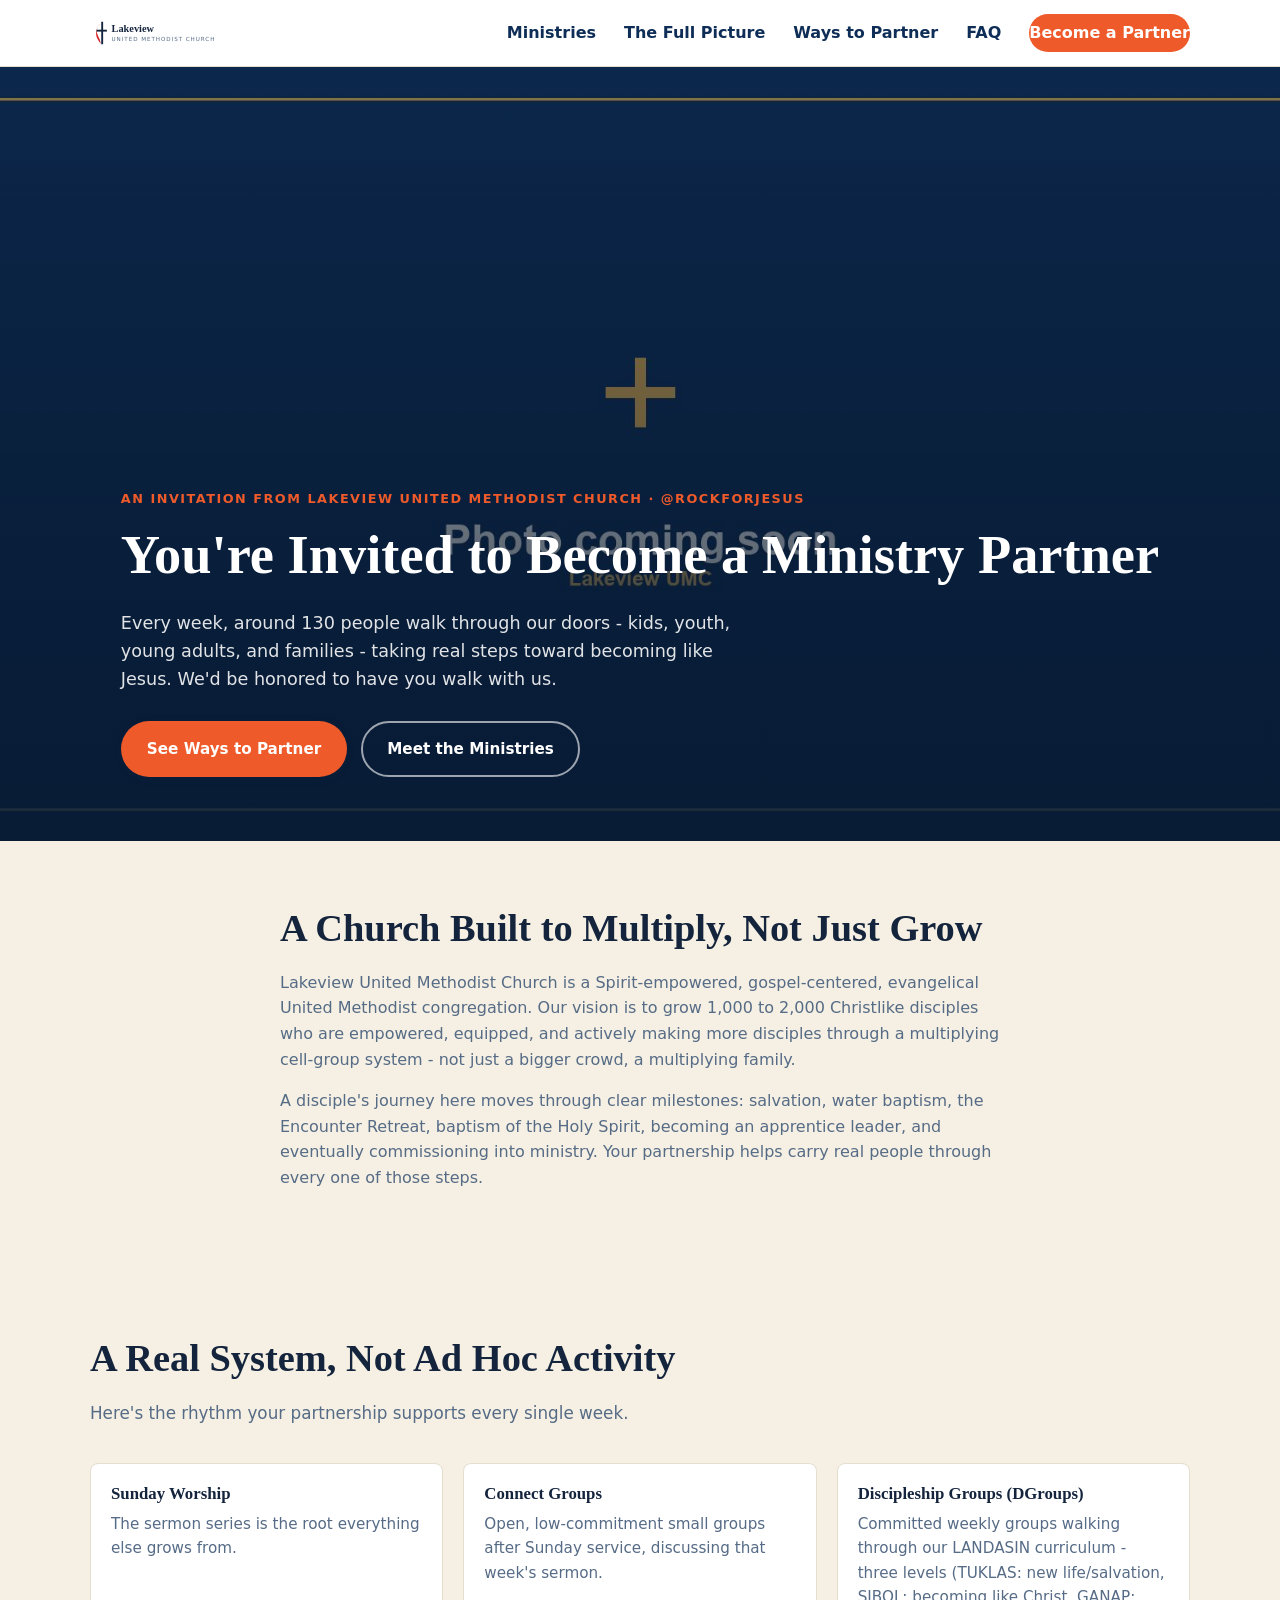
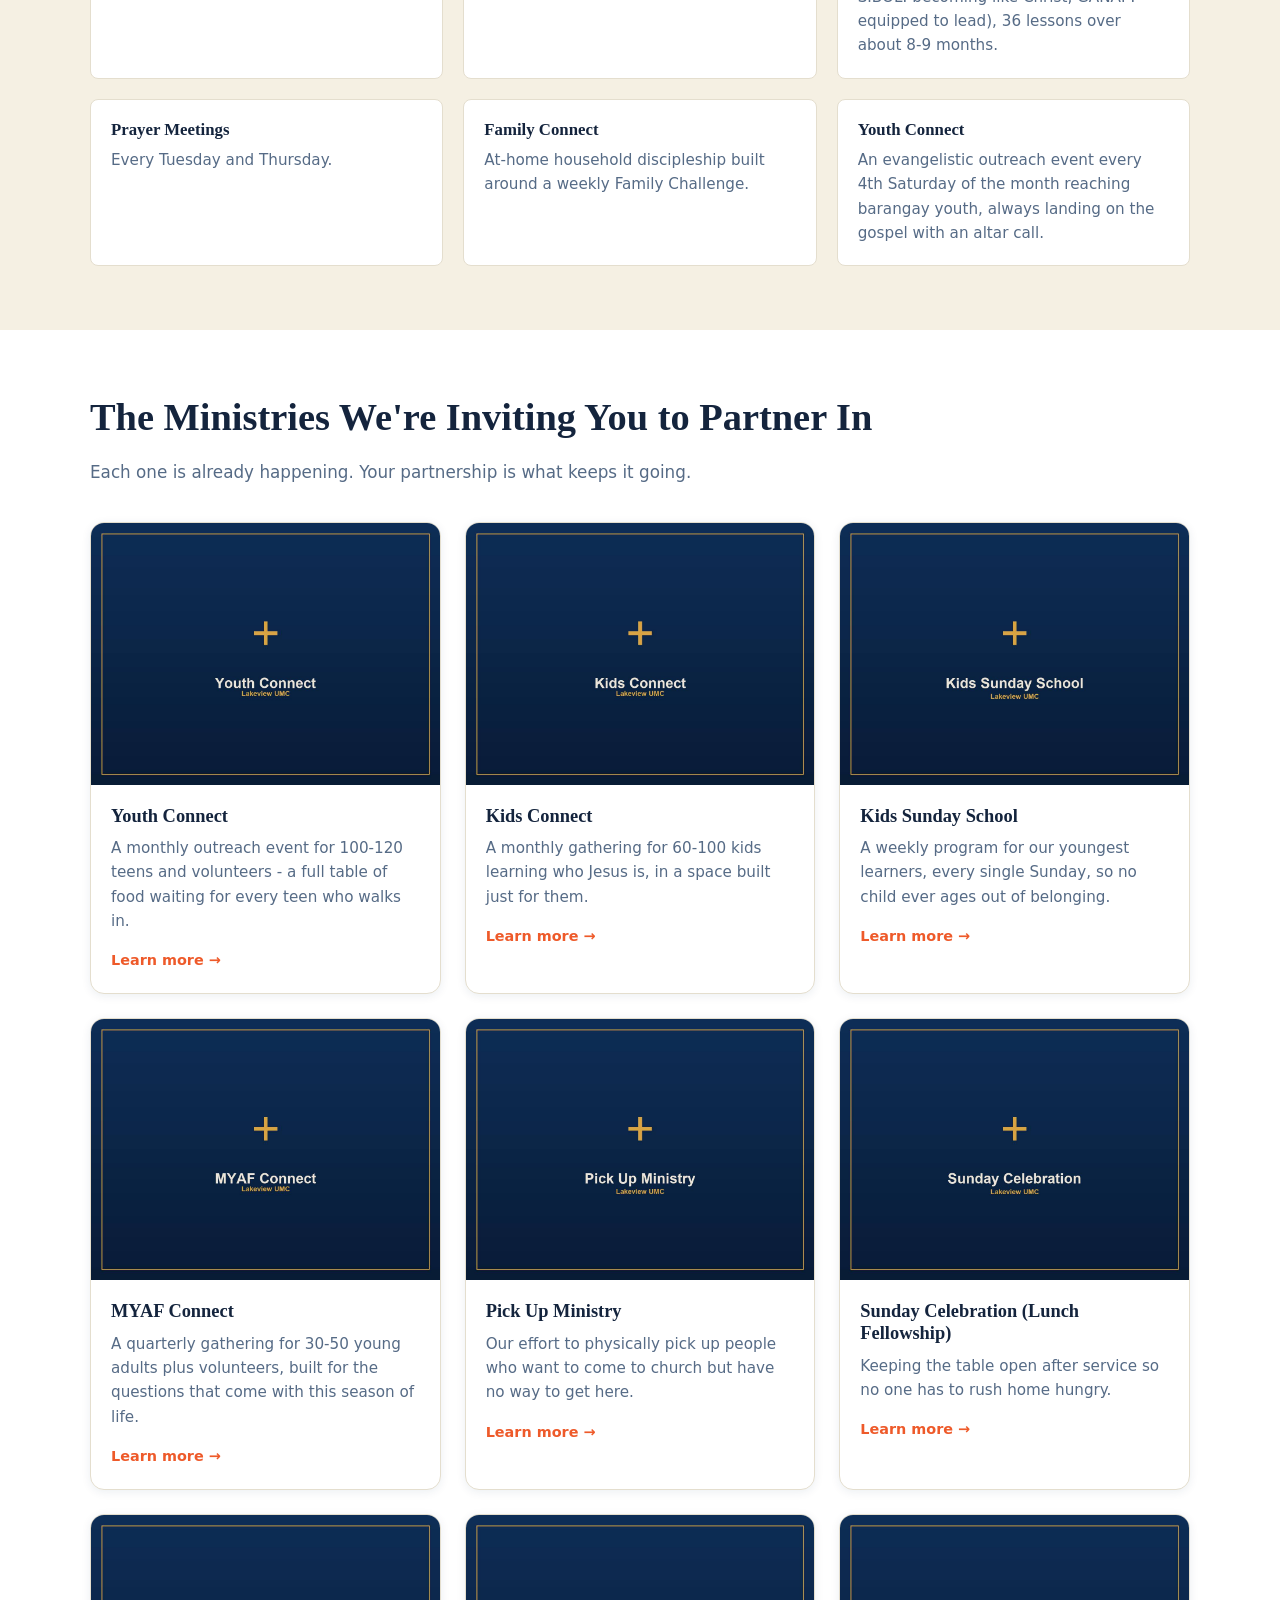
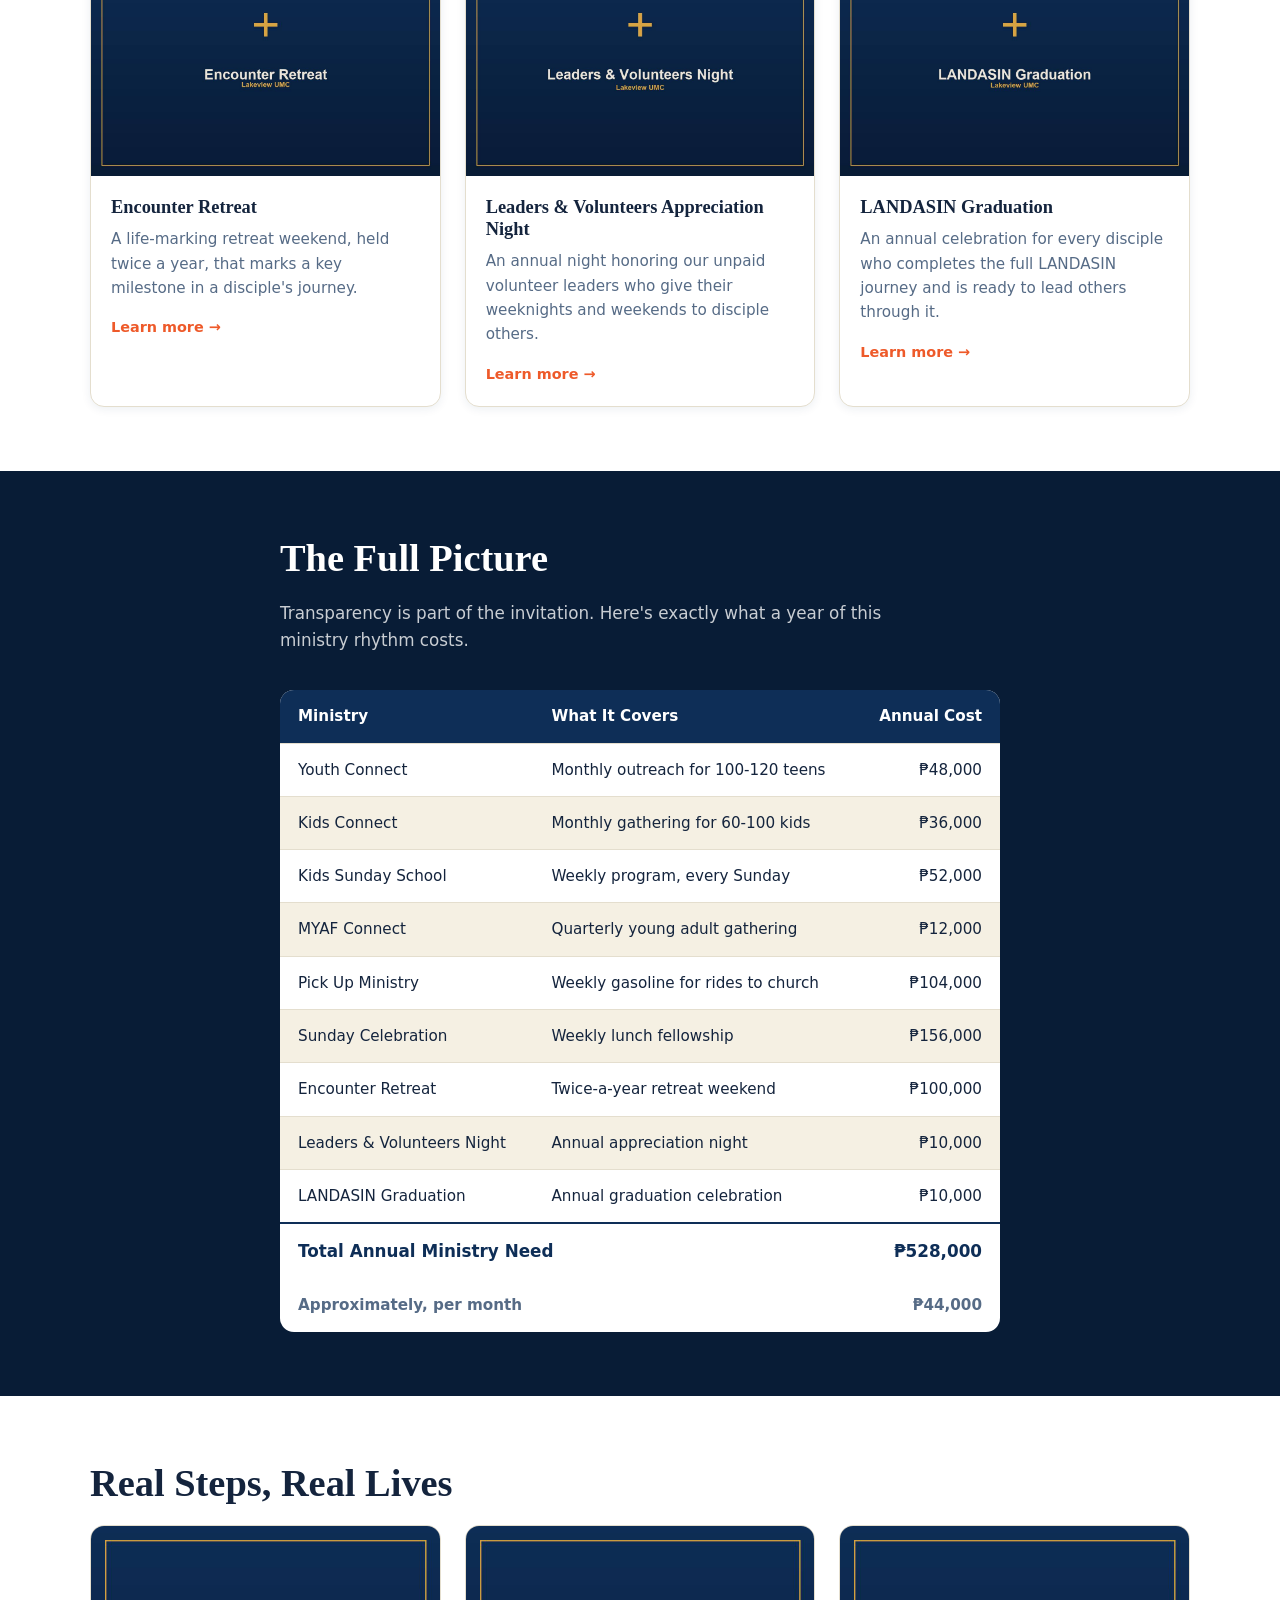
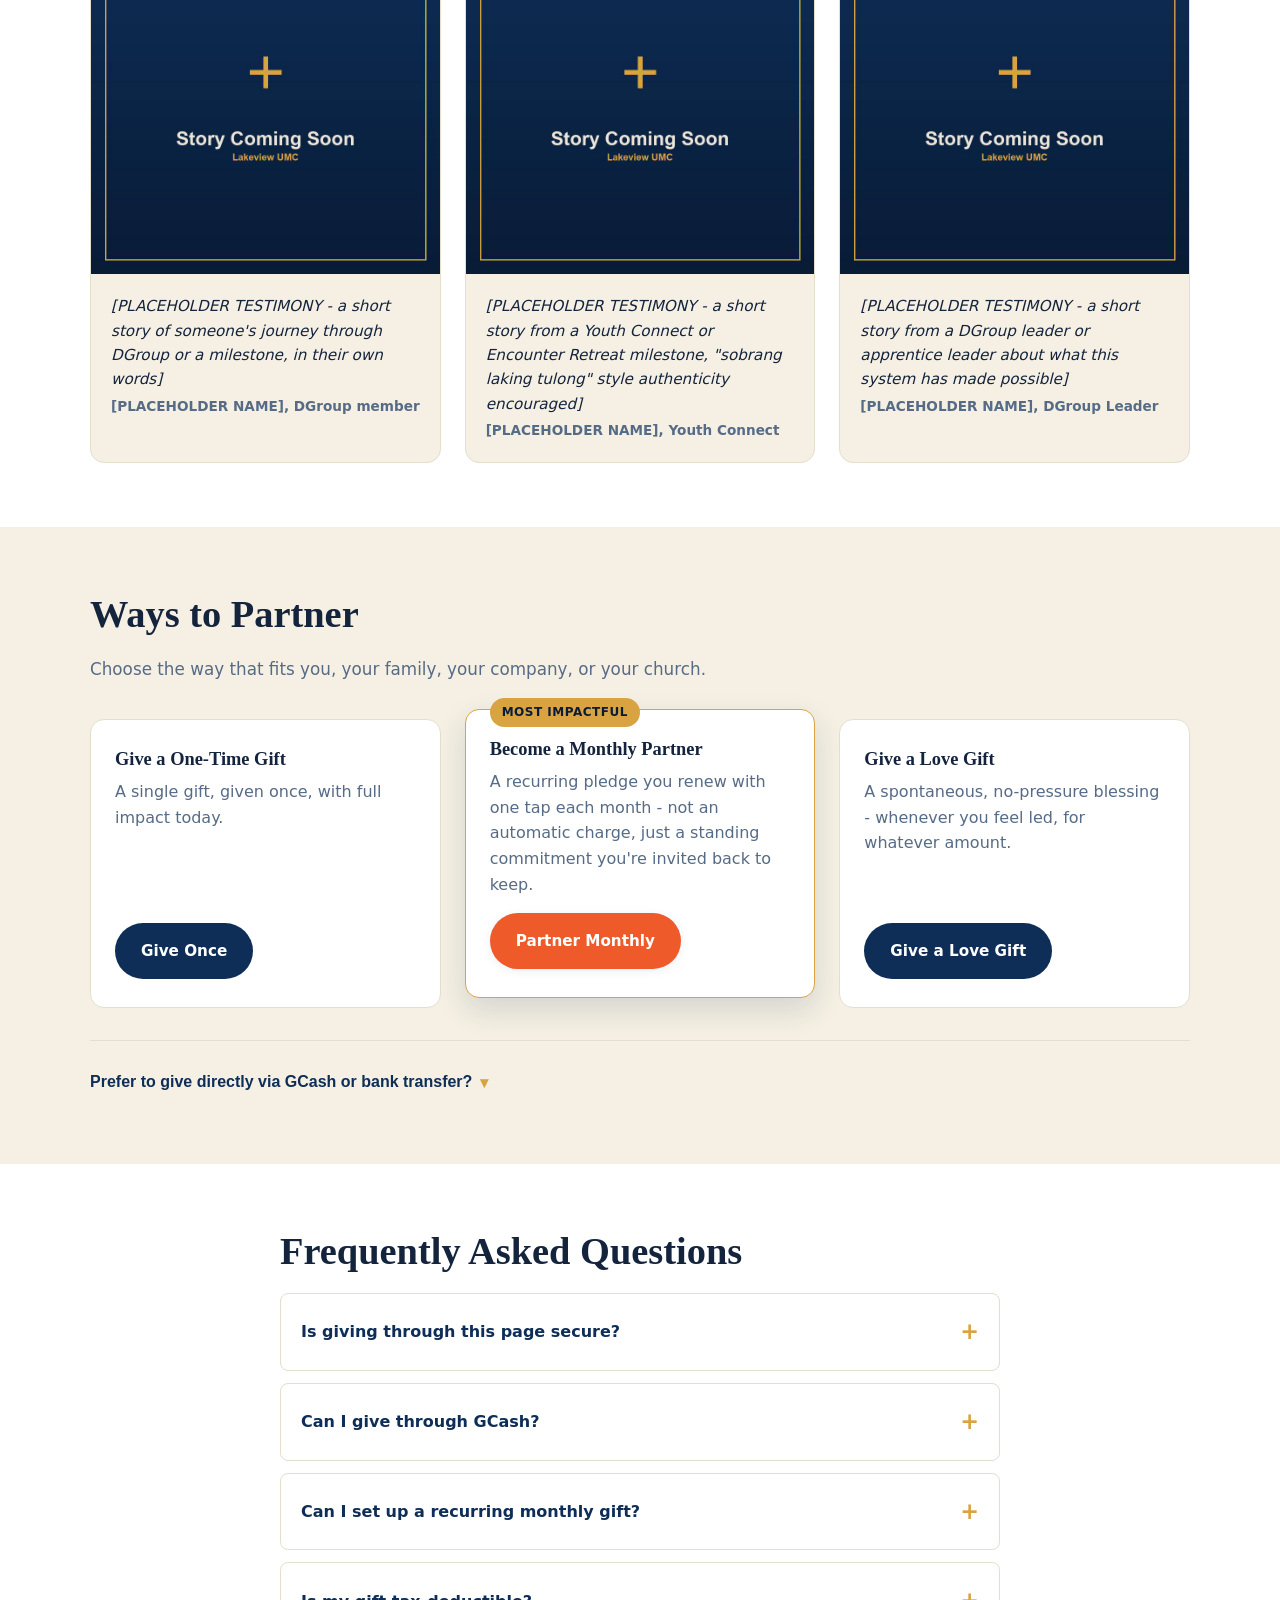
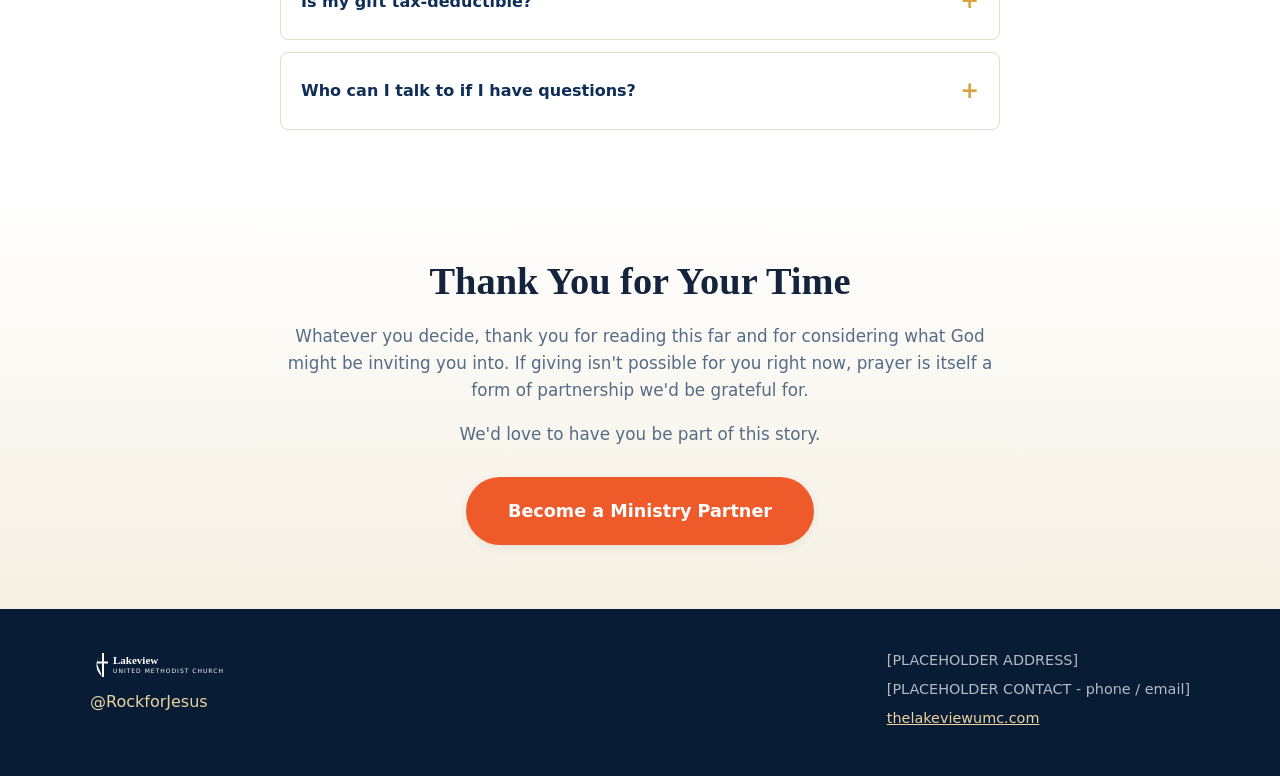
==== commit 759f0e20: "Remove pricing friction from ministry cards, add 9 ministry detail pages The homepage ministry grid " ====
--- a/index.html
+++ b/index.html
@@ -121,86 +121,86 @@
 
       <div class="ministry-grid">
 
-        <article class="ministry-card">
+        <a class="ministry-card" href="/youthconnect/">
           <img src="assets/images/youth-connect.jpg" alt="Youth Connect monthly outreach gathering" width="1200" height="900" loading="lazy">
           <div class="ministry-body">
             <h3>Youth Connect</h3>
-            <p>A monthly outreach event for 100-120 teens and volunteers. <strong>₱4,000/month</strong> covers food for everyone - a full table for every teen who walks in.</p>
-            <span class="ministry-annual">₱48,000/year</span>
-          </div>
-        </article>
-
-        <article class="ministry-card">
+            <p>A monthly outreach event for 100-120 teens and volunteers - a full table of food waiting for every teen who walks in.</p>
+            <span class="ministry-more">Learn more &rarr;</span>
+          </div>
+        </a>
+
+        <a class="ministry-card" href="/kidsconnect/">
           <img src="assets/images/kids-connect.jpg" alt="Kids Connect monthly gathering" width="1200" height="900" loading="lazy">
           <div class="ministry-body">
             <h3>Kids Connect</h3>
-            <p>A monthly gathering for 60-100 kids learning who Jesus is, for <strong>₱3,000/month</strong>.</p>
-            <span class="ministry-annual">₱36,000/year</span>
-          </div>
-        </article>
-
-        <article class="ministry-card">
+            <p>A monthly gathering for 60-100 kids learning who Jesus is, in a space built just for them.</p>
+            <span class="ministry-more">Learn more &rarr;</span>
+          </div>
+        </a>
+
+        <a class="ministry-card" href="/kidssundayschool/">
           <img src="assets/images/kids-sunday-school.jpg" alt="Kids Sunday School weekly program" width="1200" height="900" loading="lazy">
           <div class="ministry-body">
             <h3>Kids Sunday School</h3>
-            <p>A weekly program for our youngest learners, every single Sunday, at <strong>₱1,000/week</strong>.</p>
-            <span class="ministry-annual">₱52,000/year</span>
-          </div>
-        </article>
-
-        <article class="ministry-card">
+            <p>A weekly program for our youngest learners, every single Sunday, so no child ever ages out of belonging.</p>
+            <span class="ministry-more">Learn more &rarr;</span>
+          </div>
+        </a>
+
+        <a class="ministry-card" href="/myafconnect/">
           <img src="assets/images/myaf-connect.jpg" alt="MYAF Connect young adult gathering" width="1200" height="900" loading="lazy">
           <div class="ministry-body">
             <h3>MYAF Connect</h3>
-            <p>A quarterly gathering for 30-50 young adults plus volunteers, at <strong>₱3,000/quarter</strong>.</p>
-            <span class="ministry-annual">₱12,000/year</span>
-          </div>
-        </article>
-
-        <article class="ministry-card">
+            <p>A quarterly gathering for 30-50 young adults plus volunteers, built for the questions that come with this season of life.</p>
+            <span class="ministry-more">Learn more &rarr;</span>
+          </div>
+        </a>
+
+        <a class="ministry-card" href="/pickupministry/">
           <img src="assets/images/pickup-ministry.jpg" alt="Pick Up Ministry vehicle bringing people to church" width="1200" height="900" loading="lazy">
           <div class="ministry-body">
             <h3>Pick Up Ministry</h3>
-            <p>Our effort to physically pick up people who want to come to church but have no transportation - <strong>₱2,000/week</strong> in gasoline.</p>
-            <span class="ministry-annual">₱104,000/year</span>
-          </div>
-        </article>
-
-        <article class="ministry-card">
+            <p>Our effort to physically pick up people who want to come to church but have no way to get here.</p>
+            <span class="ministry-more">Learn more &rarr;</span>
+          </div>
+        </a>
+
+        <a class="ministry-card" href="/sundaycelebration/">
           <img src="assets/images/sunday-celebration.jpg" alt="Sunday lunch fellowship after service" width="1200" height="900" loading="lazy">
           <div class="ministry-body">
             <h3>Sunday Celebration (Lunch Fellowship)</h3>
-            <p>Keeping the table open after service so no one has to rush home hungry, on a tight, carefully managed weekly budget of <strong>₱3,000/week</strong>.</p>
-            <span class="ministry-annual">₱156,000/year</span>
-          </div>
-        </article>
-
-        <article class="ministry-card">
+            <p>Keeping the table open after service so no one has to rush home hungry.</p>
+            <span class="ministry-more">Learn more &rarr;</span>
+          </div>
+        </a>
+
+        <a class="ministry-card" href="/encounterretreat/">
           <img src="assets/images/encounter-retreat.jpg" alt="Encounter Retreat weekend" width="1200" height="900" loading="lazy">
           <div class="ministry-body">
             <h3>Encounter Retreat</h3>
-            <p>A life-marking retreat weekend, held twice a year, that marks a key milestone in a disciple's journey. <strong>₱50,000 per retreat</strong>, twice a year.</p>
-            <span class="ministry-annual">₱100,000/year</span>
-          </div>
-        </article>
-
-        <article class="ministry-card">
+            <p>A life-marking retreat weekend, held twice a year, that marks a key milestone in a disciple's journey.</p>
+            <span class="ministry-more">Learn more &rarr;</span>
+          </div>
+        </a>
+
+        <a class="ministry-card" href="/leadersnight/">
           <img src="assets/images/leaders-night.jpg" alt="Leaders and Volunteers Appreciation Night" width="1200" height="900" loading="lazy">
           <div class="ministry-body">
             <h3>Leaders &amp; Volunteers Appreciation Night</h3>
             <p>An annual night honoring our unpaid volunteer leaders who give their weeknights and weekends to disciple others.</p>
-            <span class="ministry-annual">₱10,000/year</span>
-          </div>
-        </article>
-
-        <article class="ministry-card">
+            <span class="ministry-more">Learn more &rarr;</span>
+          </div>
+        </a>
+
+        <a class="ministry-card" href="/landasingraduation/">
           <img src="assets/images/landasin-graduation.jpg" alt="LANDASIN Graduation celebration" width="1200" height="900" loading="lazy">
           <div class="ministry-body">
             <h3>LANDASIN Graduation</h3>
             <p>An annual celebration for every disciple who completes the full LANDASIN journey and is ready to lead others through it.</p>
-            <span class="ministry-annual">₱10,000/year</span>
-          </div>
-        </article>
+            <span class="ministry-more">Learn more &rarr;</span>
+          </div>
+        </a>
 
       </div>
     </div>
--- a/css/styles.css
+++ b/css/styles.css
@@ -318,6 +318,75 @@
   gap: 14px;
 }
 
+.hero-short {
+  min-height: 46vh;
+}
+
+.back-link {
+  display: inline-block;
+  color: var(--gold-light);
+  font-weight: 600;
+  font-size: 0.9rem;
+  text-decoration: none;
+  margin-bottom: 16px;
+}
+.back-link:hover { text-decoration: underline; }
+
+/* ==========================================================================
+   Ministry detail pages
+   ========================================================================== */
+
+.detail-highlights {
+  list-style: none;
+  margin: 0 0 32px;
+  padding: 0;
+  display: grid;
+  gap: 14px;
+}
+.detail-highlights li {
+  position: relative;
+  padding-left: 28px;
+  color: var(--ink-soft);
+}
+.detail-highlights li::before {
+  content: "\2713";
+  position: absolute;
+  left: 0;
+  color: var(--flame);
+  font-weight: 700;
+}
+
+.cost-callout {
+  background: var(--cream);
+  border: 1px solid var(--border);
+  border-radius: var(--radius);
+  padding: 24px 28px;
+  margin: 0 0 32px;
+}
+.cost-callout h2 { margin-bottom: 8px; font-size: 1.05rem; }
+.cost-callout p { margin: 0; }
+.cost-callout strong { color: var(--navy); }
+
+.detail-gallery {
+  display: grid;
+  gap: 20px;
+  grid-template-columns: 1fr;
+  margin: 0 0 40px;
+}
+@media (min-width: 640px) {
+  .detail-gallery { grid-template-columns: repeat(2, 1fr); }
+}
+.detail-gallery img {
+  border-radius: var(--radius);
+  aspect-ratio: 4 / 3;
+  object-fit: cover;
+  width: 100%;
+}
+
+.detail-cta {
+  text-align: center;
+}
+
 /* ==========================================================================
    Sections (generic)
    ========================================================================== */
@@ -387,16 +456,22 @@
 }
 
 .ministry-card {
+  display: block;
   border: 1px solid var(--border);
   border-radius: var(--radius);
   overflow: hidden;
   background: var(--white);
   box-shadow: var(--shadow-sm);
+  text-decoration: none;
+  color: inherit;
   transition: box-shadow 0.2s ease, transform 0.2s ease;
 }
 .ministry-card:hover {
   box-shadow: var(--shadow-md);
   transform: translateY(-2px);
+}
+.ministry-card:hover .ministry-more {
+  text-decoration: underline;
 }
 
 .ministry-card img {
@@ -414,14 +489,11 @@
 }
 .ministry-body strong { color: var(--navy); }
 
-.ministry-annual {
+.ministry-more {
   display: inline-block;
-  background: var(--gold-light);
-  color: var(--navy-deep);
-  font-weight: 700;
-  font-size: 0.85rem;
-  padding: 6px 14px;
-  border-radius: 999px;
+  color: var(--flame);
+  font-weight: 600;
+  font-size: 0.9rem;
 }
 
 /* ==========================================================================
